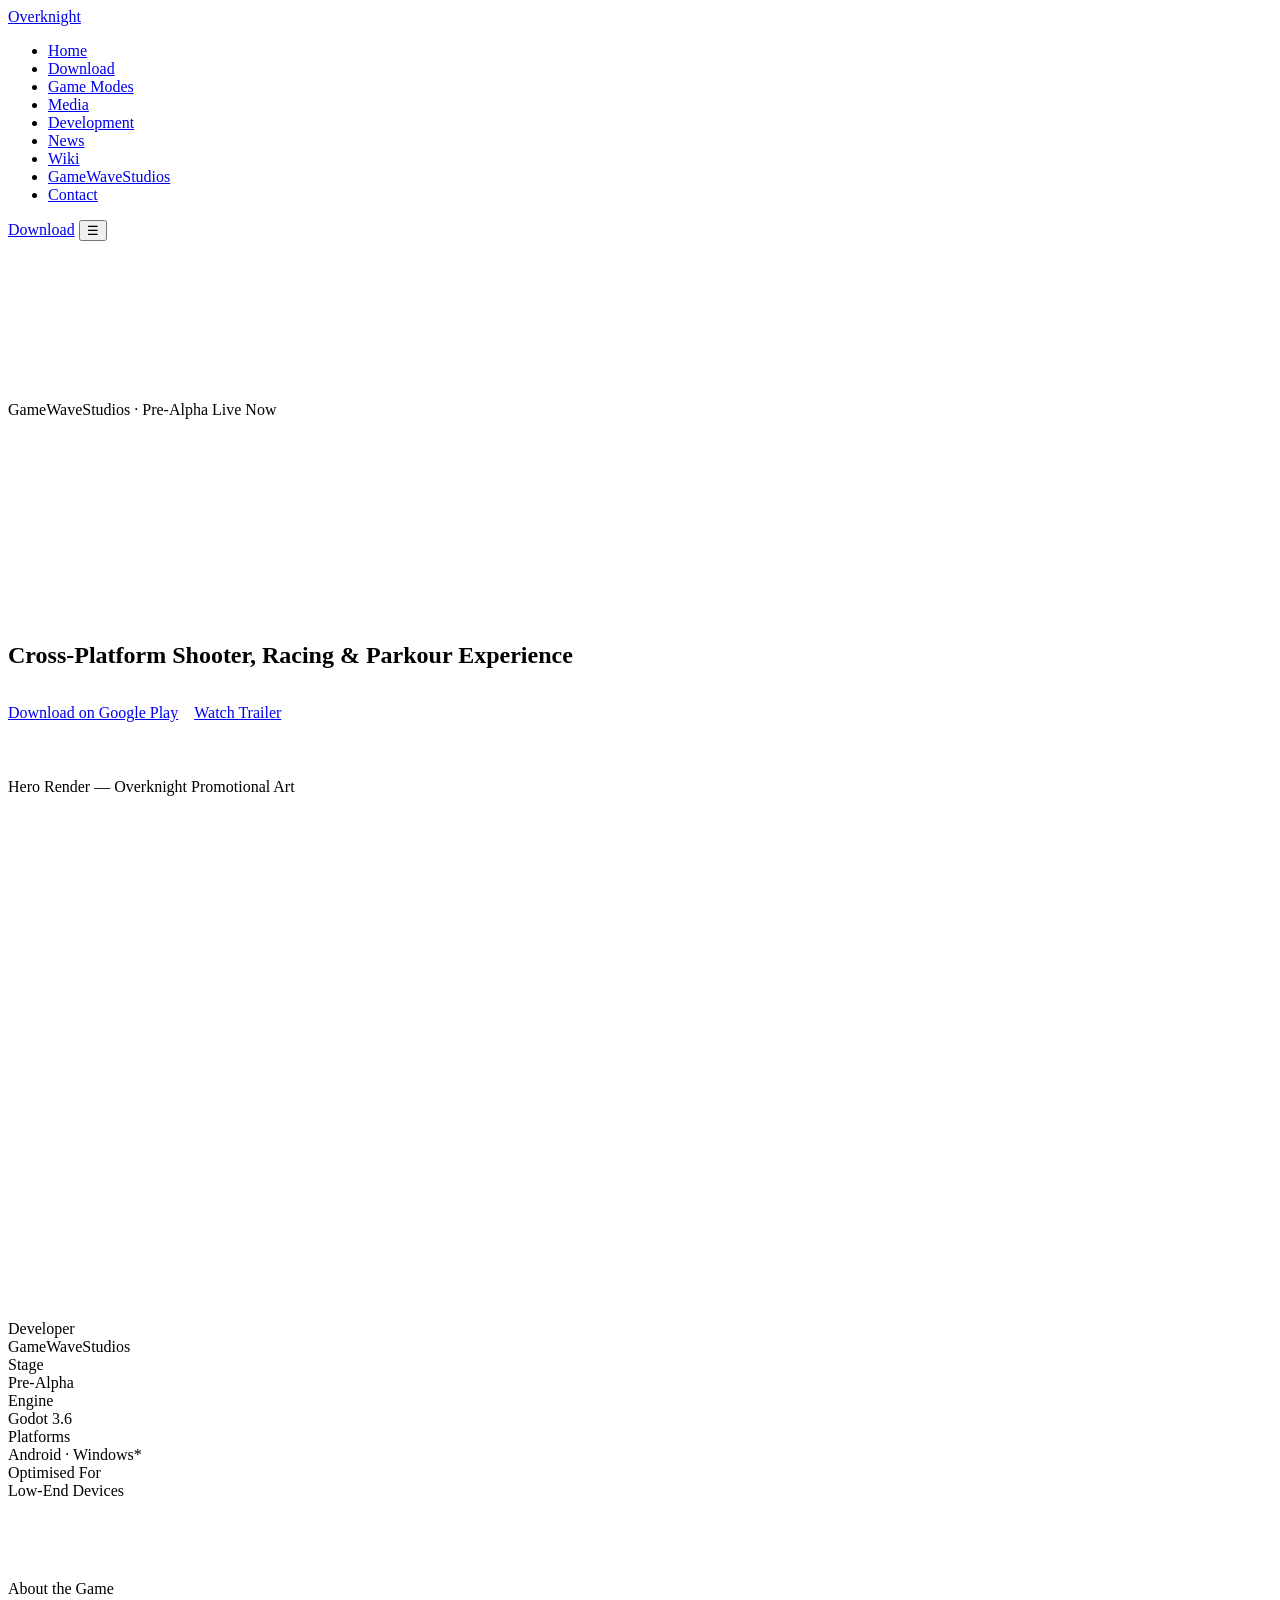
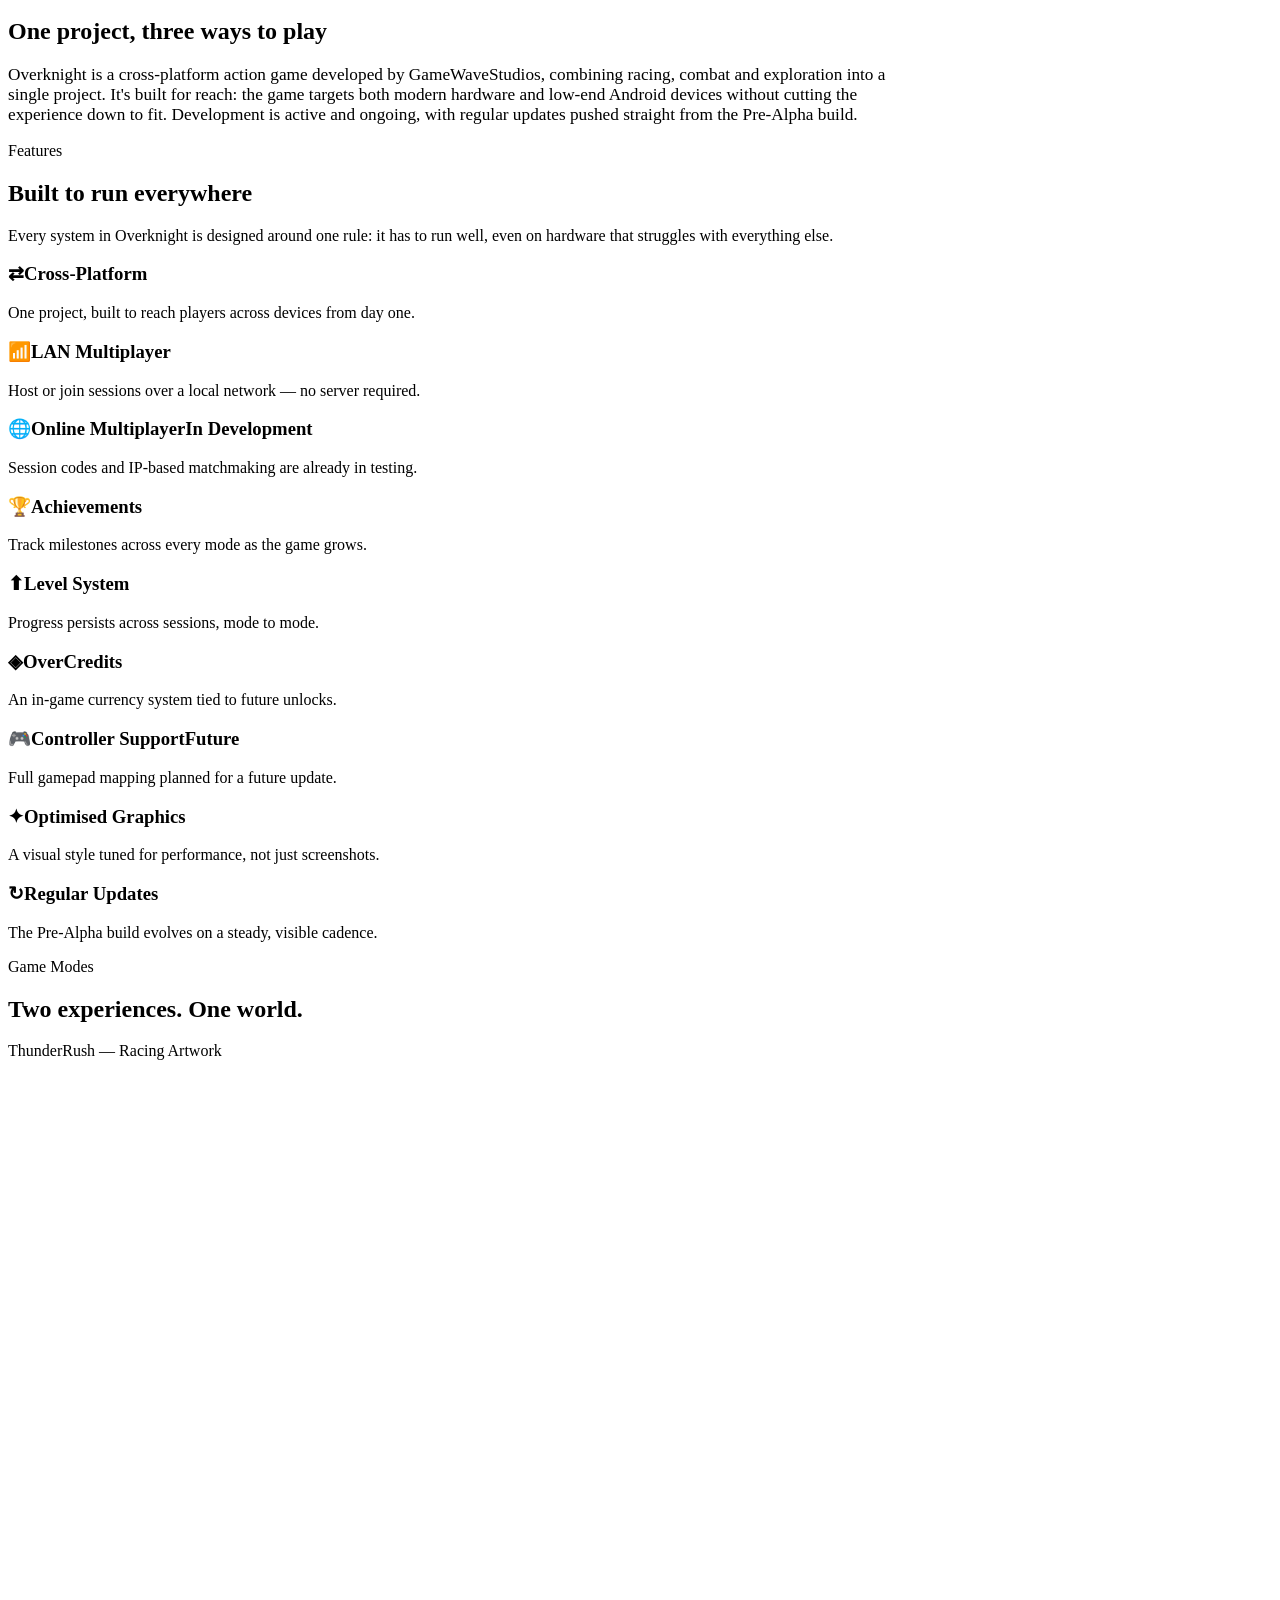
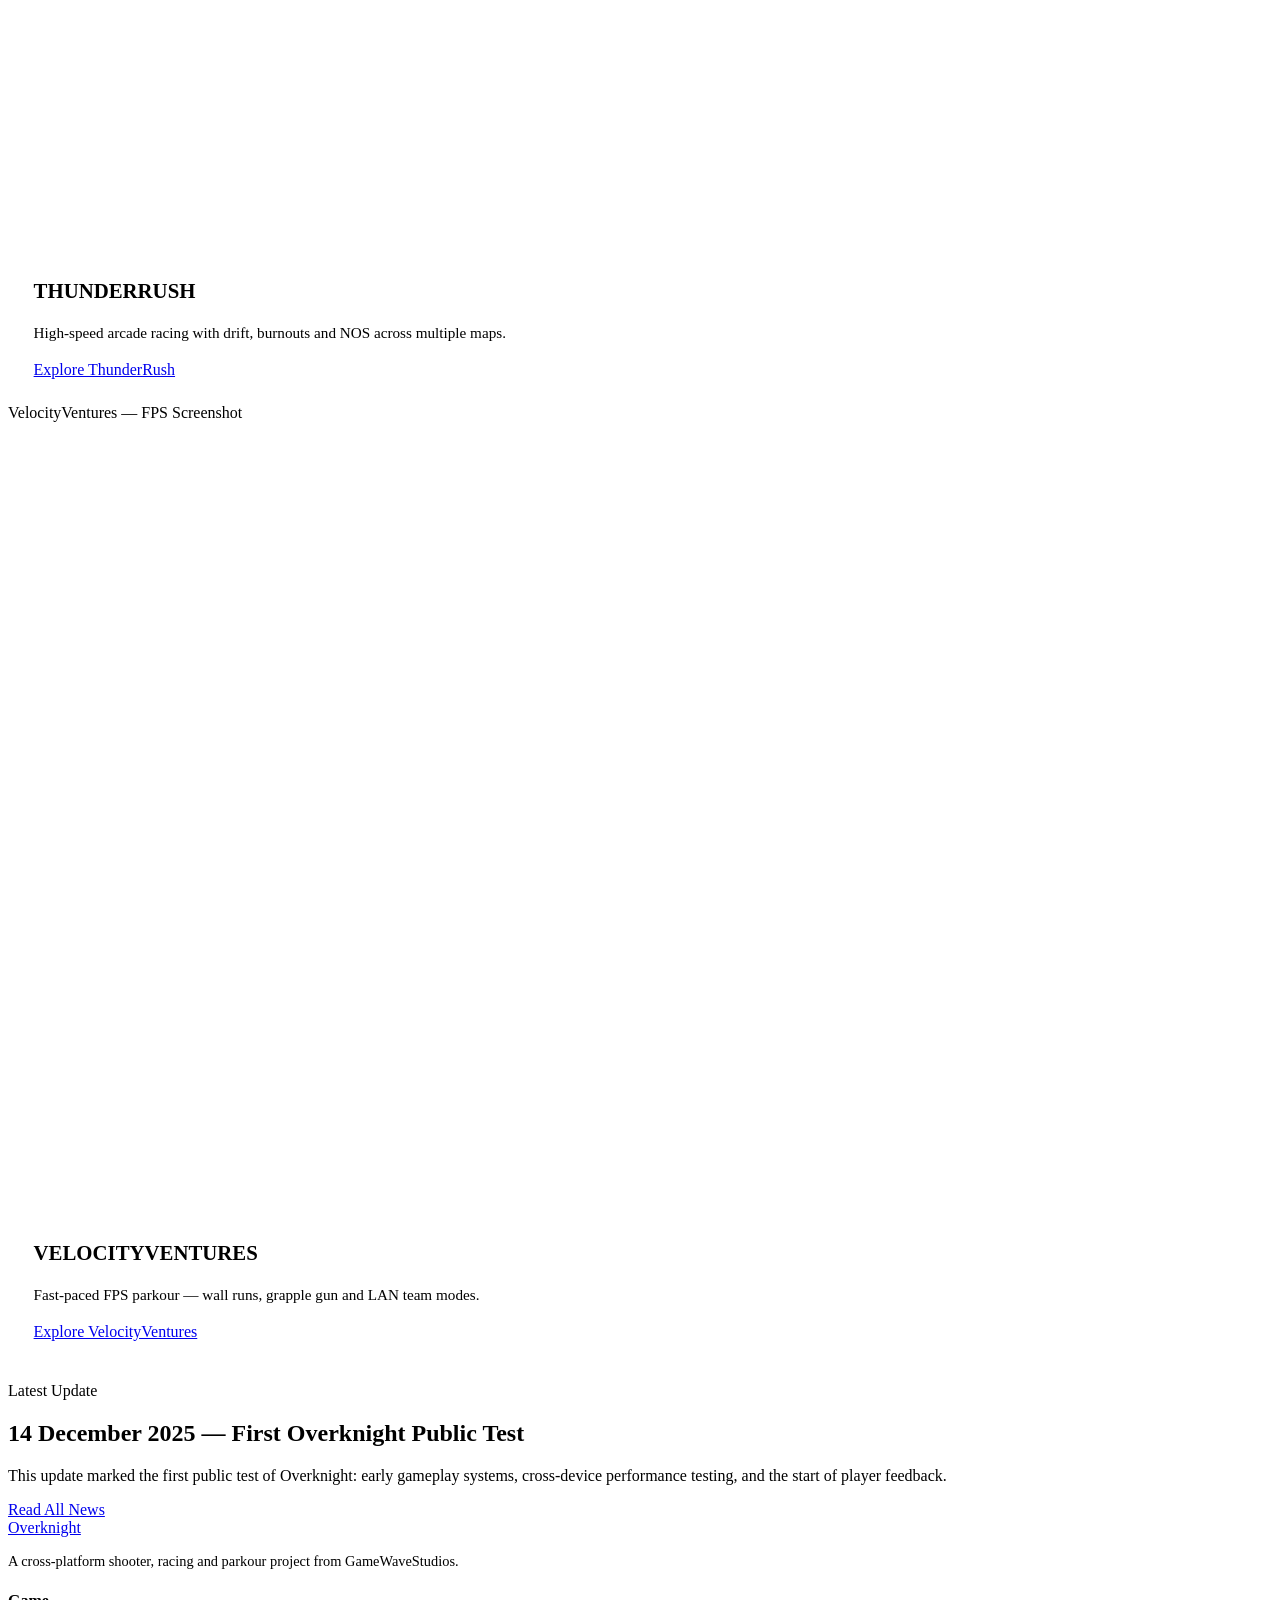
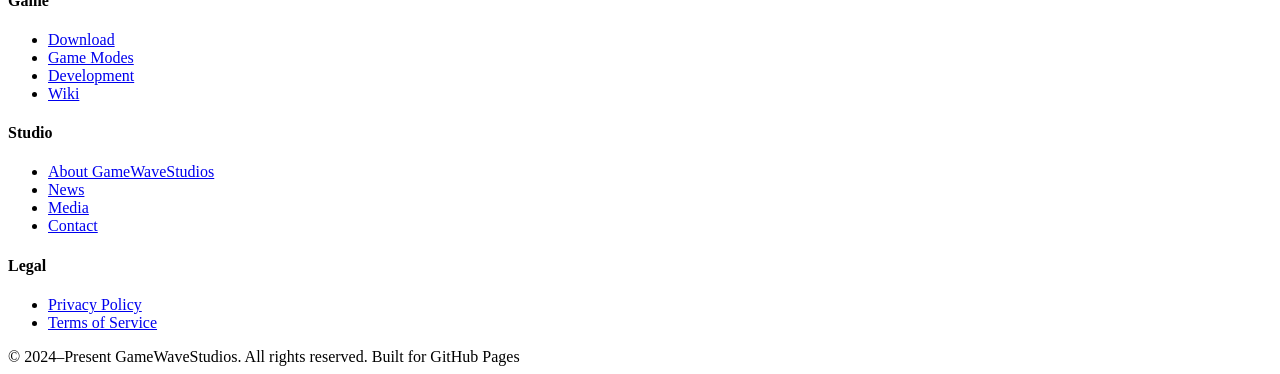
==== index.html @ e7a0d77a "Add files via upload" ====
<!DOCTYPE html>
<html lang="en">
<head>
<meta charset="UTF-8">
<meta name="viewport" content="width=device-width, initial-scale=1.0">
<title>Overknight | Official Website</title>
<meta name="description" content="Overknight is a cross-platform shooter, racing and parkour experience from GameWaveStudios, now in Pre-Alpha on Android.">
<link rel="canonical" href="https://gamewavestudios.github.io/">
<link rel="icon" type="image/png" href="assets/icons/icon.png">
<link rel="stylesheet" href="css/main.css">

<meta property="og:type" content="website">
<meta property="og:title" content="Overknight | Official Website">
<meta property="og:description" content="A cross-platform shooter, racing and parkour experience. Free Pre-Alpha demo on Google Play.">
<meta property="og:image" content="assets/img/og-cover.jpg">
<meta property="og:url" content="https://gamewavestudios.github.io/">
<meta name="twitter:card" content="summary_large_image">
<meta name="twitter:title" content="Overknight | Official Website">
<meta name="twitter:description" content="A cross-platform shooter, racing and parkour experience. Free Pre-Alpha demo on Google Play.">

<script type="application/ld+json">
{
  "@context": "https://schema.org",
  "@type": "VideoGame",
  "name": "Overknight",
  "developer": { "@type": "Organization", "name": "GameWaveStudios" },
  "genre": ["Action", "Racing", "Shooter", "Parkour"],
  "gamePlatform": ["Android", "Windows (Planned)"],
  "applicationCategory": "Game",
  "operatingSystem": "Android",
  "url": "https://gamewavestudios.github.io/",
  "image": "assets/img/og-cover.jpg",
  "releaseNotes": "Pre-Alpha stage — first public test released December 2025."
}
</script>
</head>
<body>

<header class="site-header">
  <nav class="nav">
    <a href="index.html" class="brand"><span class="brand-mark"></span>Overknight</a>
    <ul class="nav-links">
      <li><a href="index.html">Home</a></li>
      <li><a href="download.html">Download</a></li>
      <li><a href="game-modes.html">Game Modes</a></li>
      <li><a href="media.html">Media</a></li>
      <li><a href="development.html">Development</a></li>
      <li><a href="news.html">News</a></li>
      <li><a href="wiki.html">Wiki</a></li>
      <li><a href="studio.html">GameWaveStudios</a></li>
      <li><a href="contact.html">Contact</a></li>
    </ul>
    <div class="nav-cta">
      <a href="download.html" class="btn btn-primary">Download</a>
      <button class="nav-toggle" aria-label="Toggle menu" aria-expanded="false">☰</button>
    </div>
  </nav>
</header>

<main>

  <!-- HERO -->
  <section style="padding-top:9rem; padding-bottom:4rem;">
    <div class="wrap">
      <p class="eyebrow reveal">GameWaveStudios &middot; Pre-Alpha Live Now</p>
      <h1 class="reveal" style="font-family:var(--f-display); font-size:clamp(2.6rem,7vw,5.2rem); font-weight:900; text-transform:uppercase; letter-spacing:0.02em; background:linear-gradient(120deg,#fff 30%,var(--cyan) 75%); -webkit-background-clip:text; background-clip:text; color:transparent; line-height:1.02;">
        Overknight
      </h1>
      <p class="reveal" style="font-family:var(--f-heading); font-size:clamp(1.1rem,2vw,1.5rem); color:var(--text-hi); font-weight:600; margin-top:1rem; max-width:640px;">
        Cross-Platform Shooter, Racing &amp; Parkour Experience
      </p>
      <div class="reveal" style="display:flex; gap:1rem; flex-wrap:wrap; margin-top:2.2rem;">
        <a href="https://play.google.com/store/apps/details?id=com.gamewavestudios.overknight" target="_blank" rel="noopener" class="btn btn-primary">Download on Google Play</a>
        <a href="media.html" class="btn btn-ghost">Watch Trailer</a>
      </div>

      <div class="reveal art-block mt-lg" style="aspect-ratio:21/9; margin-top:3.5rem;">
        Hero Render — Overknight Promotional Art
      </div>

      <div class="stat-row reveal">
        <div class="stat-cell"><div class="k">Developer</div><div class="v">GameWaveStudios</div></div>
        <div class="stat-cell"><div class="k">Stage</div><div class="v">Pre-Alpha</div></div>
        <div class="stat-cell"><div class="k">Engine</div><div class="v">Godot 3.6</div></div>
        <div class="stat-cell"><div class="k">Platforms</div><div class="v">Android &middot; Windows*</div></div>
        <div class="stat-cell"><div class="k">Optimised For</div><div class="v">Low-End Devices</div></div>
      </div>
    </div>
  </section>

  <!-- ABOUT -->
  <section>
    <div class="wrap" style="max-width:900px;">
      <div class="section-head reveal">
        <p class="eyebrow">About the Game</p>
        <h2>One project, three ways to play</h2>
      </div>
      <p class="reveal" style="font-size:1.08rem; color:var(--text-mid);">
        Overknight is a cross-platform action game developed by GameWaveStudios, combining racing, combat and exploration into a single project. It's built for reach: the game targets both modern hardware and low-end Android devices without cutting the experience down to fit. Development is active and ongoing, with regular updates pushed straight from the Pre-Alpha build.
      </p>
    </div>
  </section>

  <!-- FEATURES -->
  <section>
    <div class="wrap">
      <div class="section-head reveal">
        <p class="eyebrow">Features</p>
        <h2>Built to run everywhere</h2>
        <p>Every system in Overknight is designed around one rule: it has to run well, even on hardware that struggles with everything else.</p>
      </div>
      <div class="grid-3">
        <div class="panel feature-card reveal"><h3><span class="ic">⇄</span>Cross-Platform</h3><p>One project, built to reach players across devices from day one.</p></div>
        <div class="panel feature-card reveal"><h3><span class="ic">📶</span>LAN Multiplayer</h3><p>Host or join sessions over a local network — no server required.</p></div>
        <div class="panel feature-card reveal"><h3><span class="ic">🌐</span>Online Multiplayer<span class="tag soon">In Development</span></h3><p>Session codes and IP-based matchmaking are already in testing.</p></div>
        <div class="panel feature-card reveal"><h3><span class="ic">🏆</span>Achievements</h3><p>Track milestones across every mode as the game grows.</p></div>
        <div class="panel feature-card reveal"><h3><span class="ic">⬆</span>Level System</h3><p>Progress persists across sessions, mode to mode.</p></div>
        <div class="panel feature-card reveal"><h3><span class="ic">◈</span>OverCredits</h3><p>An in-game currency system tied to future unlocks.</p></div>
        <div class="panel feature-card reveal"><h3><span class="ic">🎮</span>Controller Support<span class="tag soon">Future</span></h3><p>Full gamepad mapping planned for a future update.</p></div>
        <div class="panel feature-card reveal"><h3><span class="ic">✦</span>Optimised Graphics</h3><p>A visual style tuned for performance, not just screenshots.</p></div>
        <div class="panel feature-card reveal"><h3><span class="ic">↻</span>Regular Updates</h3><p>The Pre-Alpha build evolves on a steady, visible cadence.</p></div>
      </div>
    </div>
  </section>

  <!-- GAME MODES TEASER -->
  <section>
    <div class="wrap">
      <div class="section-head reveal">
        <p class="eyebrow">Game Modes</p>
        <h2>Two experiences. One world.</h2>
      </div>
      <div class="grid-2">
        <div class="panel reveal" style="padding:0; overflow:hidden;">
          <div class="art-block" style="aspect-ratio:16/10; border:none;">ThunderRush — Racing Artwork</div>
          <div style="padding:1.6rem;">
            <h3 style="font-family:var(--f-display); text-transform:uppercase; font-size:1.3rem; color:var(--cyan);">ThunderRush</h3>
            <p style="margin:0.6rem 0 1.2rem; font-size:0.95rem;">High-speed arcade racing with drift, burnouts and NOS across multiple maps.</p>
            <a href="game-modes.html#thunderrush" class="btn btn-ghost">Explore ThunderRush</a>
          </div>
        </div>
        <div class="panel reveal" style="padding:0; overflow:hidden;">
          <div class="art-block" style="aspect-ratio:16/10; border:none;">VelocityVentures — FPS Screenshot</div>
          <div style="padding:1.6rem;">
            <h3 style="font-family:var(--f-display); text-transform:uppercase; font-size:1.3rem; color:var(--cyan);">VelocityVentures</h3>
            <p style="margin:0.6rem 0 1.2rem; font-size:0.95rem;">Fast-paced FPS parkour — wall runs, grapple gun and LAN team modes.</p>
            <a href="game-modes.html#velocityventures" class="btn btn-ghost">Explore VelocityVentures</a>
          </div>
        </div>
      </div>
    </div>
  </section>

  <!-- LATEST NEWS TEASER -->
  <section>
    <div class="wrap">
      <div class="section-head reveal">
        <p class="eyebrow">Latest Update</p>
        <h2>14 December 2025 — First Overknight Public Test</h2>
        <p>This update marked the first public test of Overknight: early gameplay systems, cross-device performance testing, and the start of player feedback.</p>
      </div>
      <a href="news.html" class="btn btn-ghost reveal">Read All News</a>
    </div>
  </section>

</main>

<footer class="site-footer">
  <div class="wrap">
    <div class="footer-grid">
      <div>
        <a href="index.html" class="brand" style="margin-bottom:1rem; display:flex;"><span class="brand-mark"></span>Overknight</a>
        <p style="font-size:0.9rem;">A cross-platform shooter, racing and parkour project from GameWaveStudios.</p>
      </div>
      <div>
        <h4>Game</h4>
        <ul>
          <li><a href="download.html">Download</a></li>
          <li><a href="game-modes.html">Game Modes</a></li>
          <li><a href="development.html">Development</a></li>
          <li><a href="wiki.html">Wiki</a></li>
        </ul>
      </div>
      <div>
        <h4>Studio</h4>
        <ul>
          <li><a href="studio.html">About GameWaveStudios</a></li>
          <li><a href="news.html">News</a></li>
          <li><a href="media.html">Media</a></li>
          <li><a href="contact.html">Contact</a></li>
        </ul>
      </div>
      <div>
        <h4>Legal</h4>
        <ul>
          <li><a href="privacy.html">Privacy Policy</a></li>
          <li><a href="terms.html">Terms of Service</a></li>
        </ul>
      </div>
    </div>
    <div class="footer-bottom">
      <span>&copy; 2024&ndash;Present GameWaveStudios. All rights reserved.</span>
      <span>Built for GitHub Pages</span>
    </div>
  </div>
</footer>

<script src="js/main.js"></script>
</body>
</html>
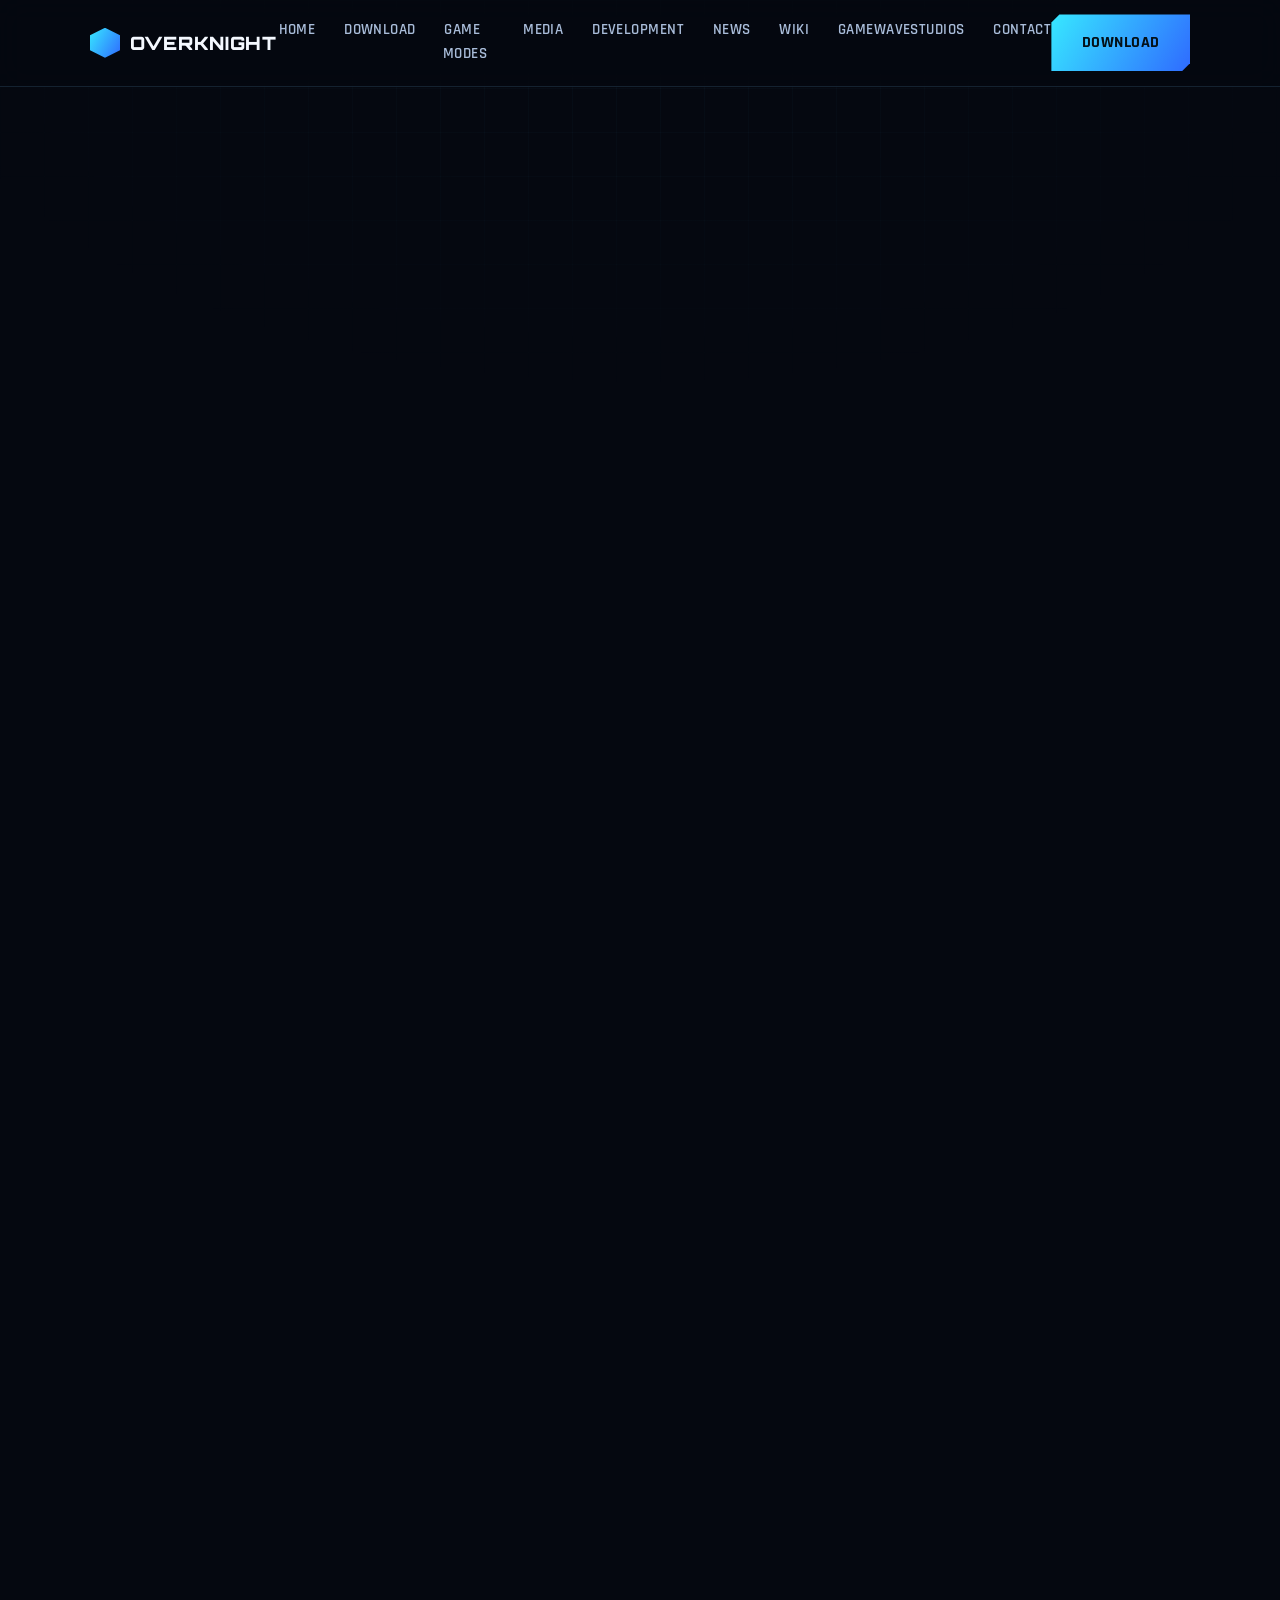
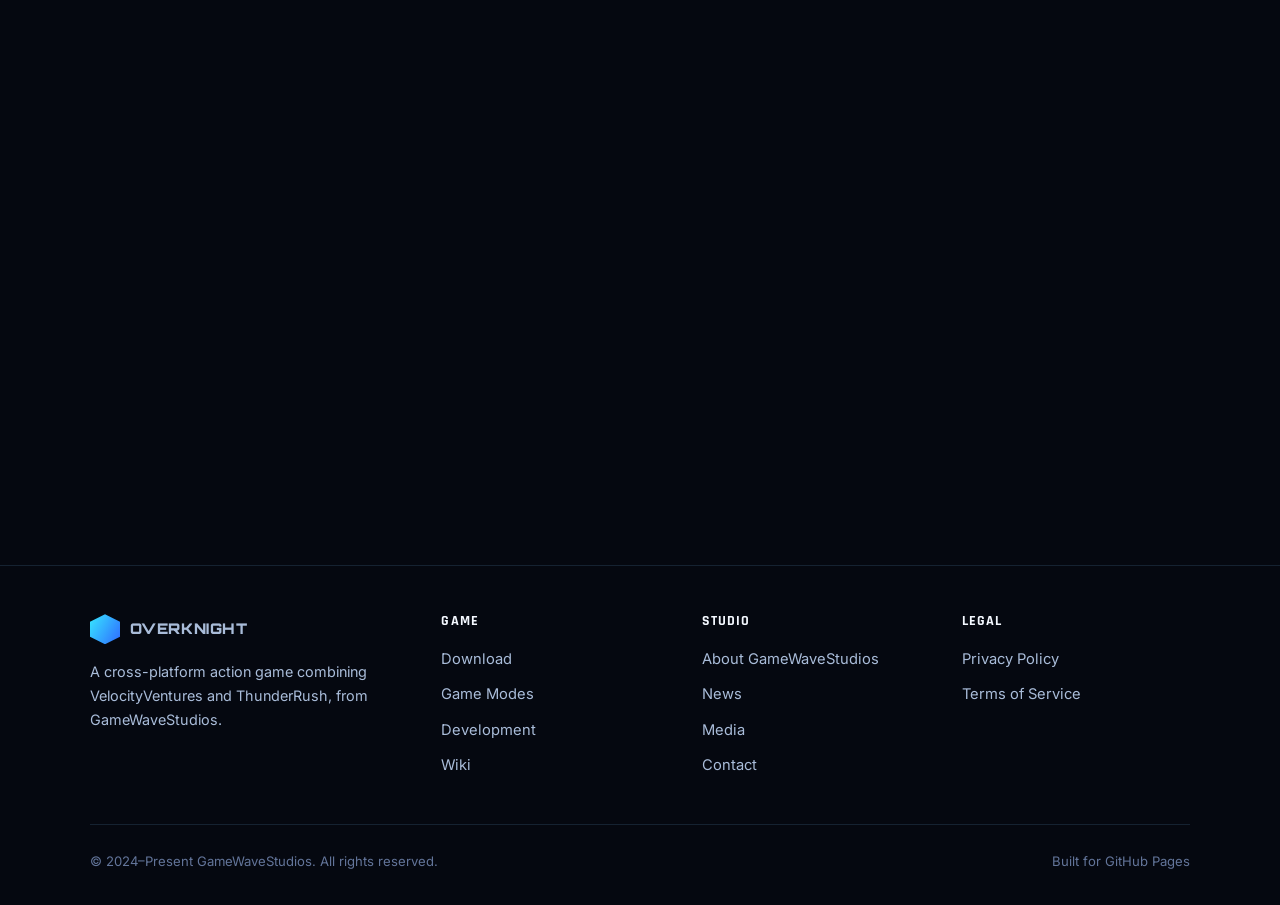
==== commit 0b1ce77c: "Add files via upload" ====
--- a/index.html
+++ b/index.html
@@ -4,20 +4,15 @@
 <meta charset="UTF-8">
 <meta name="viewport" content="width=device-width, initial-scale=1.0">
 <title>Overknight | Official Website</title>
-<meta name="description" content="Overknight is a cross-platform shooter, racing and parkour experience from GameWaveStudios, now in Pre-Alpha on Android.">
-<link rel="canonical" href="https://gamewavestudios.github.io/">
+<meta name="description" content="Overknight is a cross-platform multiplayer action game from GameWaveStudios, combining the VelocityVentures FPS mode and ThunderRush racing mode.">
+<link rel="canonical" href="https://gamewavestudios.github.io/index.html">
 <link rel="icon" type="image/png" href="assets/icons/icon.png">
 <link rel="stylesheet" href="css/main.css">
-
 <meta property="og:type" content="website">
 <meta property="og:title" content="Overknight | Official Website">
-<meta property="og:description" content="A cross-platform shooter, racing and parkour experience. Free Pre-Alpha demo on Google Play.">
-<meta property="og:image" content="assets/img/og-cover.jpg">
-<meta property="og:url" content="https://gamewavestudios.github.io/">
+<meta property="og:description" content="Overknight is a cross-platform multiplayer action game from GameWaveStudios, combining the VelocityVentures FPS mode and ThunderRush racing mode.">
+<meta property="og:image" content="assets/img/overknight-splash.jpg">
 <meta name="twitter:card" content="summary_large_image">
-<meta name="twitter:title" content="Overknight | Official Website">
-<meta name="twitter:description" content="A cross-platform shooter, racing and parkour experience. Free Pre-Alpha demo on Google Play.">
-
 <script type="application/ld+json">
 {
   "@context": "https://schema.org",
@@ -25,12 +20,12 @@
   "name": "Overknight",
   "developer": { "@type": "Organization", "name": "GameWaveStudios" },
   "genre": ["Action", "Racing", "Shooter", "Parkour"],
-  "gamePlatform": ["Android", "Windows (Planned)"],
+  "gamePlatform": ["Android", "Windows"],
   "applicationCategory": "Game",
-  "operatingSystem": "Android",
+  "operatingSystem": "Android, Windows",
   "url": "https://gamewavestudios.github.io/",
-  "image": "assets/img/og-cover.jpg",
-  "releaseNotes": "Pre-Alpha stage — first public test released December 2025."
+  "image": "assets/img/overknight-splash.jpg",
+  "releaseNotes": "Publisher Preview build — both VelocityVentures and ThunderRush are playable today."
 }
 </script>
 </head>
@@ -59,71 +54,46 @@
 
 <main>
 
-  <!-- HERO -->
-  <section style="padding-top:9rem; padding-bottom:4rem;">
+  <section style="padding-top:9rem; padding-bottom:3rem;">
     <div class="wrap">
-      <p class="eyebrow reveal">GameWaveStudios &middot; Pre-Alpha Live Now</p>
-      <h1 class="reveal" style="font-family:var(--f-display); font-size:clamp(2.6rem,7vw,5.2rem); font-weight:900; text-transform:uppercase; letter-spacing:0.02em; background:linear-gradient(120deg,#fff 30%,var(--cyan) 75%); -webkit-background-clip:text; background-clip:text; color:transparent; line-height:1.02;">
+      <p class="eyebrow reveal">GameWaveStudios &middot; Publisher Preview Build</p>
+      <h1 class="reveal" style="font-size:clamp(2.4rem,7vw,4.6rem); font-weight:900; letter-spacing:-0.02em; background:linear-gradient(120deg,#fff 25%,var(--blue-hi) 80%); -webkit-background-clip:text; background-clip:text; color:transparent; line-height:1.05;">
         Overknight
       </h1>
-      <p class="reveal" style="font-family:var(--f-heading); font-size:clamp(1.1rem,2vw,1.5rem); color:var(--text-hi); font-weight:600; margin-top:1rem; max-width:640px;">
-        Cross-Platform Shooter, Racing &amp; Parkour Experience
+      <p class="reveal" style="font-size:clamp(1.05rem,2vw,1.35rem); color:var(--text-hi); font-weight:500; margin-top:0.9rem; max-width:640px;">
+        A cross-platform multiplayer action game combining first-person combat and high-speed racing.
       </p>
-      <div class="reveal" style="display:flex; gap:1rem; flex-wrap:wrap; margin-top:2.2rem;">
+      <div class="reveal" style="display:flex; gap:0.9rem; flex-wrap:wrap; margin-top:2rem;">
         <a href="https://play.google.com/store/apps/details?id=com.gamewavestudios.overknight" target="_blank" rel="noopener" class="btn btn-primary">Download on Google Play</a>
         <a href="media.html" class="btn btn-ghost">Watch Trailer</a>
       </div>
 
-      <div class="reveal art-block mt-lg" style="aspect-ratio:21/9; margin-top:3.5rem;">
-        Hero Render — Overknight Promotional Art
+      <div class="reveal shot mt-lg" style="aspect-ratio:2340/1080;">
+        <img src="assets/img/car-render-black-blue.jpg" alt="Overknight ThunderRush car render" loading="lazy">
       </div>
 
       <div class="stat-row reveal">
         <div class="stat-cell"><div class="k">Developer</div><div class="v">GameWaveStudios</div></div>
-        <div class="stat-cell"><div class="k">Stage</div><div class="v">Pre-Alpha</div></div>
+        <div class="stat-cell"><div class="k">Stage</div><div class="v">Publisher Preview</div></div>
         <div class="stat-cell"><div class="k">Engine</div><div class="v">Godot 3.6</div></div>
-        <div class="stat-cell"><div class="k">Platforms</div><div class="v">Android &middot; Windows*</div></div>
-        <div class="stat-cell"><div class="k">Optimised For</div><div class="v">Low-End Devices</div></div>
+        <div class="stat-cell"><div class="k">Platforms</div><div class="v">Android &middot; Windows</div></div>
+        <div class="stat-cell"><div class="k">Modes</div><div class="v">VelocityVentures &middot; ThunderRush</div></div>
       </div>
     </div>
   </section>
 
-  <!-- ABOUT -->
   <section>
     <div class="wrap" style="max-width:900px;">
       <div class="section-head reveal">
         <p class="eyebrow">About the Game</p>
-        <h2>One project, three ways to play</h2>
+        <h2>Two modes, one cross-platform build</h2>
       </div>
-      <p class="reveal" style="font-size:1.08rem; color:var(--text-mid);">
-        Overknight is a cross-platform action game developed by GameWaveStudios, combining racing, combat and exploration into a single project. It's built for reach: the game targets both modern hardware and low-end Android devices without cutting the experience down to fit. Development is active and ongoing, with regular updates pushed straight from the Pre-Alpha build.
+      <p class="reveal" style="font-size:1.06rem; color:var(--text-mid);">
+        Overknight combines a fast-paced FPS mode with a high-speed racing mode in a single cross-platform project. VelocityVentures brings wall running, sliding and a full weapon roster to competitive multiplayer, while ThunderRush is built around momentum-driven arcade racing with a standout rewind mechanic that lets you undo a crash mid-race. Built in Godot, the project is designed to scale from Android devices up to Windows PC on the same codebase.
       </p>
     </div>
   </section>
 
-  <!-- FEATURES -->
-  <section>
-    <div class="wrap">
-      <div class="section-head reveal">
-        <p class="eyebrow">Features</p>
-        <h2>Built to run everywhere</h2>
-        <p>Every system in Overknight is designed around one rule: it has to run well, even on hardware that struggles with everything else.</p>
-      </div>
-      <div class="grid-3">
-        <div class="panel feature-card reveal"><h3><span class="ic">⇄</span>Cross-Platform</h3><p>One project, built to reach players across devices from day one.</p></div>
-        <div class="panel feature-card reveal"><h3><span class="ic">📶</span>LAN Multiplayer</h3><p>Host or join sessions over a local network — no server required.</p></div>
-        <div class="panel feature-card reveal"><h3><span class="ic">🌐</span>Online Multiplayer<span class="tag soon">In Development</span></h3><p>Session codes and IP-based matchmaking are already in testing.</p></div>
-        <div class="panel feature-card reveal"><h3><span class="ic">🏆</span>Achievements</h3><p>Track milestones across every mode as the game grows.</p></div>
-        <div class="panel feature-card reveal"><h3><span class="ic">⬆</span>Level System</h3><p>Progress persists across sessions, mode to mode.</p></div>
-        <div class="panel feature-card reveal"><h3><span class="ic">◈</span>OverCredits</h3><p>An in-game currency system tied to future unlocks.</p></div>
-        <div class="panel feature-card reveal"><h3><span class="ic">🎮</span>Controller Support<span class="tag soon">Future</span></h3><p>Full gamepad mapping planned for a future update.</p></div>
-        <div class="panel feature-card reveal"><h3><span class="ic">✦</span>Optimised Graphics</h3><p>A visual style tuned for performance, not just screenshots.</p></div>
-        <div class="panel feature-card reveal"><h3><span class="ic">↻</span>Regular Updates</h3><p>The Pre-Alpha build evolves on a steady, visible cadence.</p></div>
-      </div>
-    </div>
-  </section>
-
-  <!-- GAME MODES TEASER -->
   <section>
     <div class="wrap">
       <div class="section-head reveal">
@@ -132,18 +102,22 @@
       </div>
       <div class="grid-2">
         <div class="panel reveal" style="padding:0; overflow:hidden;">
-          <div class="art-block" style="aspect-ratio:16/10; border:none;">ThunderRush — Racing Artwork</div>
+          <div class="shot" style="border-radius:var(--r-xl) var(--r-xl) 0 0; border:none; aspect-ratio:16/10;">
+            <img src="assets/img/thunderrush-timeattack.jpg" alt="ThunderRush Time Attack gameplay" loading="lazy">
+          </div>
           <div style="padding:1.6rem;">
-            <h3 style="font-family:var(--f-display); text-transform:uppercase; font-size:1.3rem; color:var(--cyan);">ThunderRush</h3>
-            <p style="margin:0.6rem 0 1.2rem; font-size:0.95rem;">High-speed arcade racing with drift, burnouts and NOS across multiple maps.</p>
+            <h3 style="font-size:1.3rem; color:var(--text-hi);">ThunderRush</h3>
+            <p style="margin:0.6rem 0 1.2rem; font-size:0.95rem;">High-speed arcade racing with a rewind system that lets you undo a crash mid-race.</p>
             <a href="game-modes.html#thunderrush" class="btn btn-ghost">Explore ThunderRush</a>
           </div>
         </div>
         <div class="panel reveal" style="padding:0; overflow:hidden;">
-          <div class="art-block" style="aspect-ratio:16/10; border:none;">VelocityVentures — FPS Screenshot</div>
+          <div class="shot" style="border-radius:var(--r-xl) var(--r-xl) 0 0; border:none; aspect-ratio:16/10;">
+            <img src="assets/img/velocityventures-tdm.jpg" alt="VelocityVentures Team Deathmatch gameplay" loading="lazy">
+          </div>
           <div style="padding:1.6rem;">
-            <h3 style="font-family:var(--f-display); text-transform:uppercase; font-size:1.3rem; color:var(--cyan);">VelocityVentures</h3>
-            <p style="margin:0.6rem 0 1.2rem; font-size:0.95rem;">Fast-paced FPS parkour — wall runs, grapple gun and LAN team modes.</p>
+            <h3 style="font-size:1.3rem; color:var(--text-hi);">VelocityVentures</h3>
+            <p style="margin:0.6rem 0 1.2rem; font-size:0.95rem;">Fast-paced FPS combat with wall running, sliding, and 20 weapons across 12 maps.</p>
             <a href="game-modes.html#velocityventures" class="btn btn-ghost">Explore VelocityVentures</a>
           </div>
         </div>
@@ -151,15 +125,29 @@
     </div>
   </section>
 
-  <!-- LATEST NEWS TEASER -->
+  <section>
+    <div class="wrap">
+      <div class="section-head reveal">
+        <p class="eyebrow">Built for Accessibility</p>
+        <h2>Same engine, same codebase, every platform</h2>
+        <p>Designed to scale from Android devices to Windows PC with full controller support built into gameplay.</p>
+      </div>
+      <div class="grid-3">
+        <div class="panel feature-card reveal"><h3><span class="ic">&#9889;</span>Low-End Device Support</h3><p>Runs on modest Android hardware without cutting the experience down.</p></div>
+        <div class="panel feature-card reveal"><h3><span class="ic">&#127918;</span>Controller Support</h3><p>Full controller mapping built into gameplay on every platform.</p></div>
+        <div class="panel feature-card reveal"><h3><span class="ic">&#8644;</span>Cross-Platform</h3><p>The same build targets Android and Windows PC today.</p></div>
+      </div>
+    </div>
+  </section>
+
   <section>
     <div class="wrap">
       <div class="section-head reveal">
         <p class="eyebrow">Latest Update</p>
-        <h2>14 December 2025 — First Overknight Public Test</h2>
-        <p>This update marked the first public test of Overknight: early gameplay systems, cross-device performance testing, and the start of player feedback.</p>
+        <h2>July 4, 2026 &mdash; Publisher Preview Patch</h2>
+        <p>A major pass across both modes: new UI systems, a GLES3 graphics upgrade, reworked VelocityVentures spawning and combat feel, and a full ThunderRush progression overhaul.</p>
       </div>
-      <a href="news.html" class="btn btn-ghost reveal">Read All News</a>
+      <a href="news.html" class="btn btn-ghost reveal">Read Full Patch Notes</a>
     </div>
   </section>
 
@@ -170,7 +158,7 @@
     <div class="footer-grid">
       <div>
         <a href="index.html" class="brand" style="margin-bottom:1rem; display:flex;"><span class="brand-mark"></span>Overknight</a>
-        <p style="font-size:0.9rem;">A cross-platform shooter, racing and parkour project from GameWaveStudios.</p>
+        <p style="font-size:0.9rem;">A cross-platform action game combining VelocityVentures and ThunderRush, from GameWaveStudios.</p>
       </div>
       <div>
         <h4>Game</h4>
--- a/css/main.css
+++ b/css/main.css
@@ -0,0 +1,412 @@
+/* ============================================================
+   OVERKNIGHT / GameWaveStudios — Core Design System
+   ============================================================ */
+
+@import url('https://fonts.googleapis.com/css2?family=Orbitron:wght@600;700;800;900&family=Rajdhani:wght@500;600;700&family=Inter:wght@400;500;600;700&family=JetBrains+Mono:wght@400;500;600&display=swap');
+
+:root {
+  /* Color tokens */
+  --bg-void:        #050810;
+  --bg-panel:       #0b1220;
+  --bg-panel-raised:#0f1a2e;
+  --line-dim:       rgba(120, 200, 255, 0.14);
+  --line-bright:    rgba(88, 220, 255, 0.55);
+  --cyan:           #37e8ff;
+  --cyan-soft:      #0affef;
+  --blue:           #2f6bff;
+  --blue-deep:      #1638a8;
+  --grad-accent:    linear-gradient(120deg, var(--cyan) 0%, var(--blue) 100%);
+  --text-hi:        #f4f8ff;
+  --text-mid:       #a9bcd9;
+  --text-dim:       #63759a;
+  --danger:         #ff4d6a;
+  --ok:             #37ffb0;
+
+  /* Type */
+  --f-display: 'Orbitron', 'Rajdhani', sans-serif;
+  --f-heading: 'Rajdhani', sans-serif;
+  --f-body:    'Inter', sans-serif;
+  --f-mono:    'JetBrains Mono', monospace;
+
+  /* Geometry — the clipped-corner HUD panel signature */
+  --clip-lg: polygon(0 14px, 14px 0, 100% 0, 100% calc(100% - 14px), calc(100% - 14px) 100%, 0 100%);
+  --clip-sm: polygon(0 8px, 8px 0, 100% 0, 100% calc(100% - 8px), calc(100% - 8px) 100%, 0 100%);
+
+  --shadow-panel: 0 8px 40px rgba(0,0,0,0.5);
+  --glow-cyan: 0 0 24px rgba(55,232,255,0.35);
+}
+
+* { box-sizing: border-box; margin: 0; padding: 0; }
+
+html { scroll-behavior: smooth; }
+
+body {
+  background: var(--bg-void);
+  color: var(--text-mid);
+  font-family: var(--f-body);
+  line-height: 1.65;
+  overflow-x: hidden;
+}
+
+/* Ambient background: faint grid + vignette, fixed so it reads as atmosphere not decoration */
+body::before {
+  content: '';
+  position: fixed;
+  inset: 0;
+  z-index: 0;
+  pointer-events: none;
+  background-image:
+    linear-gradient(rgba(88,220,255,0.035) 1px, transparent 1px),
+    linear-gradient(90deg, rgba(88,220,255,0.035) 1px, transparent 1px);
+  background-size: 44px 44px;
+  mask-image: radial-gradient(ellipse 80% 60% at 50% 0%, black 0%, transparent 75%);
+}
+
+a { color: var(--cyan); text-decoration: none; }
+a:hover { color: #fff; }
+
+img { max-width: 100%; display: block; }
+
+h1, h2, h3, h4 {
+  font-family: var(--f-heading);
+  color: var(--text-hi);
+  font-weight: 700;
+  letter-spacing: 0.02em;
+  line-height: 1.1;
+}
+
+.eyebrow {
+  display: inline-block;
+  font-family: var(--f-mono);
+  font-size: 0.72rem;
+  letter-spacing: 0.22em;
+  text-transform: uppercase;
+  color: var(--cyan);
+  margin-bottom: 0.9rem;
+}
+
+.section-head {
+  max-width: 640px;
+  margin: 0 0 2.6rem;
+}
+.section-head h2 {
+  font-size: clamp(1.8rem, 3.4vw, 2.6rem);
+  text-transform: uppercase;
+}
+.section-head p {
+  margin-top: 0.9rem;
+  color: var(--text-mid);
+  font-size: 1.02rem;
+}
+
+.wrap {
+  max-width: 1180px;
+  margin: 0 auto;
+  padding: 0 clamp(1.2rem, 4vw, 2.5rem);
+  position: relative;
+  z-index: 1;
+}
+
+section { padding: clamp(3.5rem, 7vw, 6.5rem) 0; position: relative; z-index: 1; }
+
+/* ---------- Buttons ---------- */
+.btn {
+  display: inline-flex;
+  align-items: center;
+  gap: 0.55rem;
+  font-family: var(--f-heading);
+  font-weight: 700;
+  font-size: 1rem;
+  letter-spacing: 0.03em;
+  text-transform: uppercase;
+  padding: 0.95rem 1.9rem;
+  border: none;
+  cursor: pointer;
+  clip-path: var(--clip-sm);
+  transition: transform 0.18s ease, box-shadow 0.18s ease, filter 0.18s ease;
+}
+.btn:hover { transform: translateY(-2px); }
+.btn-primary {
+  background: var(--grad-accent);
+  color: #041018;
+  box-shadow: 0 0 0 rgba(55,232,255,0);
+}
+.btn-primary:hover { box-shadow: var(--glow-cyan); filter: brightness(1.08); }
+.btn-ghost {
+  background: rgba(15,26,46,0.7);
+  color: var(--text-hi);
+  border: 1px solid var(--line-bright);
+}
+.btn-ghost:hover { background: rgba(55,232,255,0.08); border-color: var(--cyan); }
+.btn-block { width: 100%; justify-content: center; }
+.btn[disabled], .btn.is-disabled {
+  opacity: 0.45;
+  cursor: not-allowed;
+  pointer-events: none;
+}
+
+/* ---------- HUD Panel — signature component ---------- */
+.panel {
+  background: linear-gradient(180deg, var(--bg-panel-raised), var(--bg-panel));
+  border: 1px solid var(--line-dim);
+  clip-path: var(--clip-lg);
+  position: relative;
+  padding: 1.8rem;
+}
+.panel::before {
+  /* corner bracket accents */
+  content: '';
+  position: absolute;
+  inset: 0;
+  clip-path: var(--clip-lg);
+  padding: 1px;
+  background: linear-gradient(135deg, rgba(55,232,255,0.5), transparent 30%, transparent 70%, rgba(47,107,255,0.4));
+  -webkit-mask: linear-gradient(#000 0 0) content-box, linear-gradient(#000 0 0);
+  -webkit-mask-composite: xor;
+  mask-composite: exclude;
+  pointer-events: none;
+}
+.panel:hover { border-color: var(--line-bright); }
+
+/* ---------- Top Navigation ---------- */
+.site-header {
+  position: fixed;
+  top: 0; left: 0; right: 0;
+  z-index: 100;
+  background: rgba(5,8,16,0.78);
+  backdrop-filter: blur(14px);
+  border-bottom: 1px solid var(--line-dim);
+}
+.nav {
+  display: flex;
+  align-items: center;
+  justify-content: space-between;
+  padding: 0.9rem clamp(1.2rem, 4vw, 2.5rem);
+  max-width: 1180px;
+  margin: 0 auto;
+}
+.brand {
+  display: flex;
+  align-items: center;
+  gap: 0.6rem;
+  font-family: var(--f-display);
+  font-weight: 900;
+  font-size: 1.15rem;
+  color: var(--text-hi);
+  letter-spacing: 0.04em;
+  text-transform: uppercase;
+}
+.brand-mark {
+  width: 30px; height: 30px;
+  background: var(--grad-accent);
+  clip-path: polygon(50% 0, 100% 25%, 100% 75%, 50% 100%, 0 75%, 0 25%);
+}
+.nav-links {
+  display: flex;
+  gap: 1.7rem;
+  list-style: none;
+  font-family: var(--f-heading);
+  font-weight: 600;
+  font-size: 0.92rem;
+  letter-spacing: 0.03em;
+  text-transform: uppercase;
+}
+.nav-links a {
+  color: var(--text-mid);
+  padding: 0.4rem 0.1rem;
+  position: relative;
+}
+.nav-links a::after {
+  content: '';
+  position: absolute;
+  left: 0; right: 100%;
+  bottom: -4px;
+  height: 2px;
+  background: var(--grad-accent);
+  transition: right 0.22s ease;
+}
+.nav-links a:hover { color: var(--text-hi); }
+.nav-links a:hover::after,
+.nav-links a.active::after { right: 0; }
+.nav-links a.active { color: var(--cyan); }
+.nav-cta { display: flex; align-items: center; gap: 1rem; }
+.nav-toggle {
+  display: none;
+  background: none;
+  border: 1px solid var(--line-bright);
+  color: var(--text-hi);
+  width: 42px; height: 38px;
+  clip-path: var(--clip-sm);
+  cursor: pointer;
+  font-size: 1.1rem;
+}
+
+@media (max-width: 900px) {
+  .nav-links {
+    position: fixed;
+    top: 62px; left: 0; right: 0;
+    flex-direction: column;
+    gap: 0;
+    background: rgba(5,8,16,0.97);
+    border-bottom: 1px solid var(--line-dim);
+    max-height: 0;
+    overflow: hidden;
+    transition: max-height 0.28s ease;
+  }
+  .nav-links.open { max-height: 480px; }
+  .nav-links li { border-top: 1px solid var(--line-dim); }
+  .nav-links a { display: block; padding: 1rem clamp(1.2rem, 4vw, 2.5rem); }
+  .nav-links a::after { display: none; }
+  .nav-toggle { display: block; }
+  .nav-cta .btn:not(.nav-toggle) { display: none; }
+}
+
+/* ---------- Info / stat cards ---------- */
+.stat-row {
+  display: grid;
+  grid-template-columns: repeat(5, 1fr);
+  gap: 1px;
+  background: var(--line-dim);
+  border: 1px solid var(--line-dim);
+  margin-top: 3rem;
+}
+.stat-cell {
+  background: var(--bg-panel);
+  padding: 1.3rem 1rem;
+  text-align: center;
+}
+.stat-cell .k {
+  font-family: var(--f-mono);
+  font-size: 0.68rem;
+  letter-spacing: 0.14em;
+  text-transform: uppercase;
+  color: var(--text-dim);
+  margin-bottom: 0.5rem;
+}
+.stat-cell .v {
+  font-family: var(--f-heading);
+  font-weight: 700;
+  color: var(--cyan);
+  font-size: 1.02rem;
+}
+@media (max-width: 800px) {
+  .stat-row { grid-template-columns: repeat(2, 1fr); }
+}
+
+/* ---------- Feature / mode grid ---------- */
+.grid-3 { display: grid; grid-template-columns: repeat(3, 1fr); gap: 1.4rem; }
+.grid-2 { display: grid; grid-template-columns: repeat(2, 1fr); gap: 1.4rem; }
+@media (max-width: 900px) { .grid-3 { grid-template-columns: repeat(2, 1fr); } }
+@media (max-width: 640px) { .grid-3, .grid-2 { grid-template-columns: 1fr; } }
+
+.feature-card h3 {
+  font-size: 1.08rem;
+  text-transform: uppercase;
+  margin-bottom: 0.6rem;
+  display: flex; align-items: center; gap: 0.6rem;
+}
+.feature-card .ic {
+  width: 34px; height: 34px;
+  flex-shrink: 0;
+  background: rgba(55,232,255,0.08);
+  border: 1px solid var(--line-bright);
+  clip-path: var(--clip-sm);
+  display: flex; align-items: center; justify-content: center;
+  color: var(--cyan);
+  font-size: 1rem;
+}
+.feature-card p { font-size: 0.94rem; color: var(--text-mid); }
+.tag {
+  display: inline-block;
+  font-family: var(--f-mono);
+  font-size: 0.66rem;
+  letter-spacing: 0.1em;
+  text-transform: uppercase;
+  padding: 0.2rem 0.55rem;
+  border: 1px solid var(--line-bright);
+  color: var(--cyan);
+  margin-top: 0.9rem;
+}
+.tag.soon { color: var(--text-dim); border-color: var(--line-dim); }
+
+/* ---------- Placeholder art blocks (swap for real art later) ---------- */
+.art-block {
+  aspect-ratio: 16/9;
+  background:
+    repeating-linear-gradient(135deg, rgba(55,232,255,0.05) 0 2px, transparent 2px 14px),
+    linear-gradient(160deg, #0d1a30, #060b16);
+  border: 1px solid var(--line-dim);
+  display: flex; align-items: center; justify-content: center;
+  color: var(--text-dim);
+  font-family: var(--f-mono);
+  font-size: 0.78rem;
+  letter-spacing: 0.1em;
+  text-transform: uppercase;
+  text-align: center;
+  position: relative;
+  overflow: hidden;
+}
+.art-block::after {
+  content: '';
+  position: absolute; inset: 0;
+  background: linear-gradient(115deg, transparent 40%, rgba(55,232,255,0.06) 50%, transparent 60%);
+}
+
+/* ---------- Footer ---------- */
+.site-footer {
+  border-top: 1px solid var(--line-dim);
+  padding: 3rem 0 2rem;
+  margin-top: 4rem;
+  position: relative; z-index: 1;
+}
+.footer-grid {
+  display: grid;
+  grid-template-columns: 1.4fr 1fr 1fr 1fr;
+  gap: 2rem;
+  margin-bottom: 2.4rem;
+}
+.footer-grid h4 {
+  font-size: 0.85rem;
+  text-transform: uppercase;
+  letter-spacing: 0.08em;
+  color: var(--text-hi);
+  margin-bottom: 1rem;
+}
+.footer-grid ul { list-style: none; }
+.footer-grid li { margin-bottom: 0.55rem; }
+.footer-grid a { color: var(--text-mid); font-size: 0.92rem; }
+.footer-grid a:hover { color: var(--cyan); }
+.footer-bottom {
+  display: flex; justify-content: space-between; align-items: center;
+  padding-top: 1.6rem;
+  border-top: 1px solid var(--line-dim);
+  font-size: 0.82rem;
+  color: var(--text-dim);
+  flex-wrap: wrap; gap: 1rem;
+}
+@media (max-width: 800px) {
+  .footer-grid { grid-template-columns: 1fr 1fr; }
+}
+
+/* ---------- Utility ---------- */
+.text-center { text-align: center; margin-left: auto; margin-right: auto; }
+.mt-lg { margin-top: 3rem; }
+.reveal {
+  opacity: 0;
+  transform: translateY(18px);
+  transition: opacity 0.6s ease, transform 0.6s ease;
+}
+.reveal.in { opacity: 1; transform: translateY(0); }
+
+@media (prefers-reduced-motion: reduce) {
+  .reveal { opacity: 1; transform: none; transition: none; }
+  html { scroll-behavior: auto; }
+}
+
+::selection { background: var(--cyan); color: #041018; }
+
+/* Scrollbar */
+::-webkit-scrollbar { width: 10px; }
+::-webkit-scrollbar-track { background: var(--bg-void); }
+::-webkit-scrollbar-thumb { background: var(--blue-deep); border: 2px solid var(--bg-void); }
+         
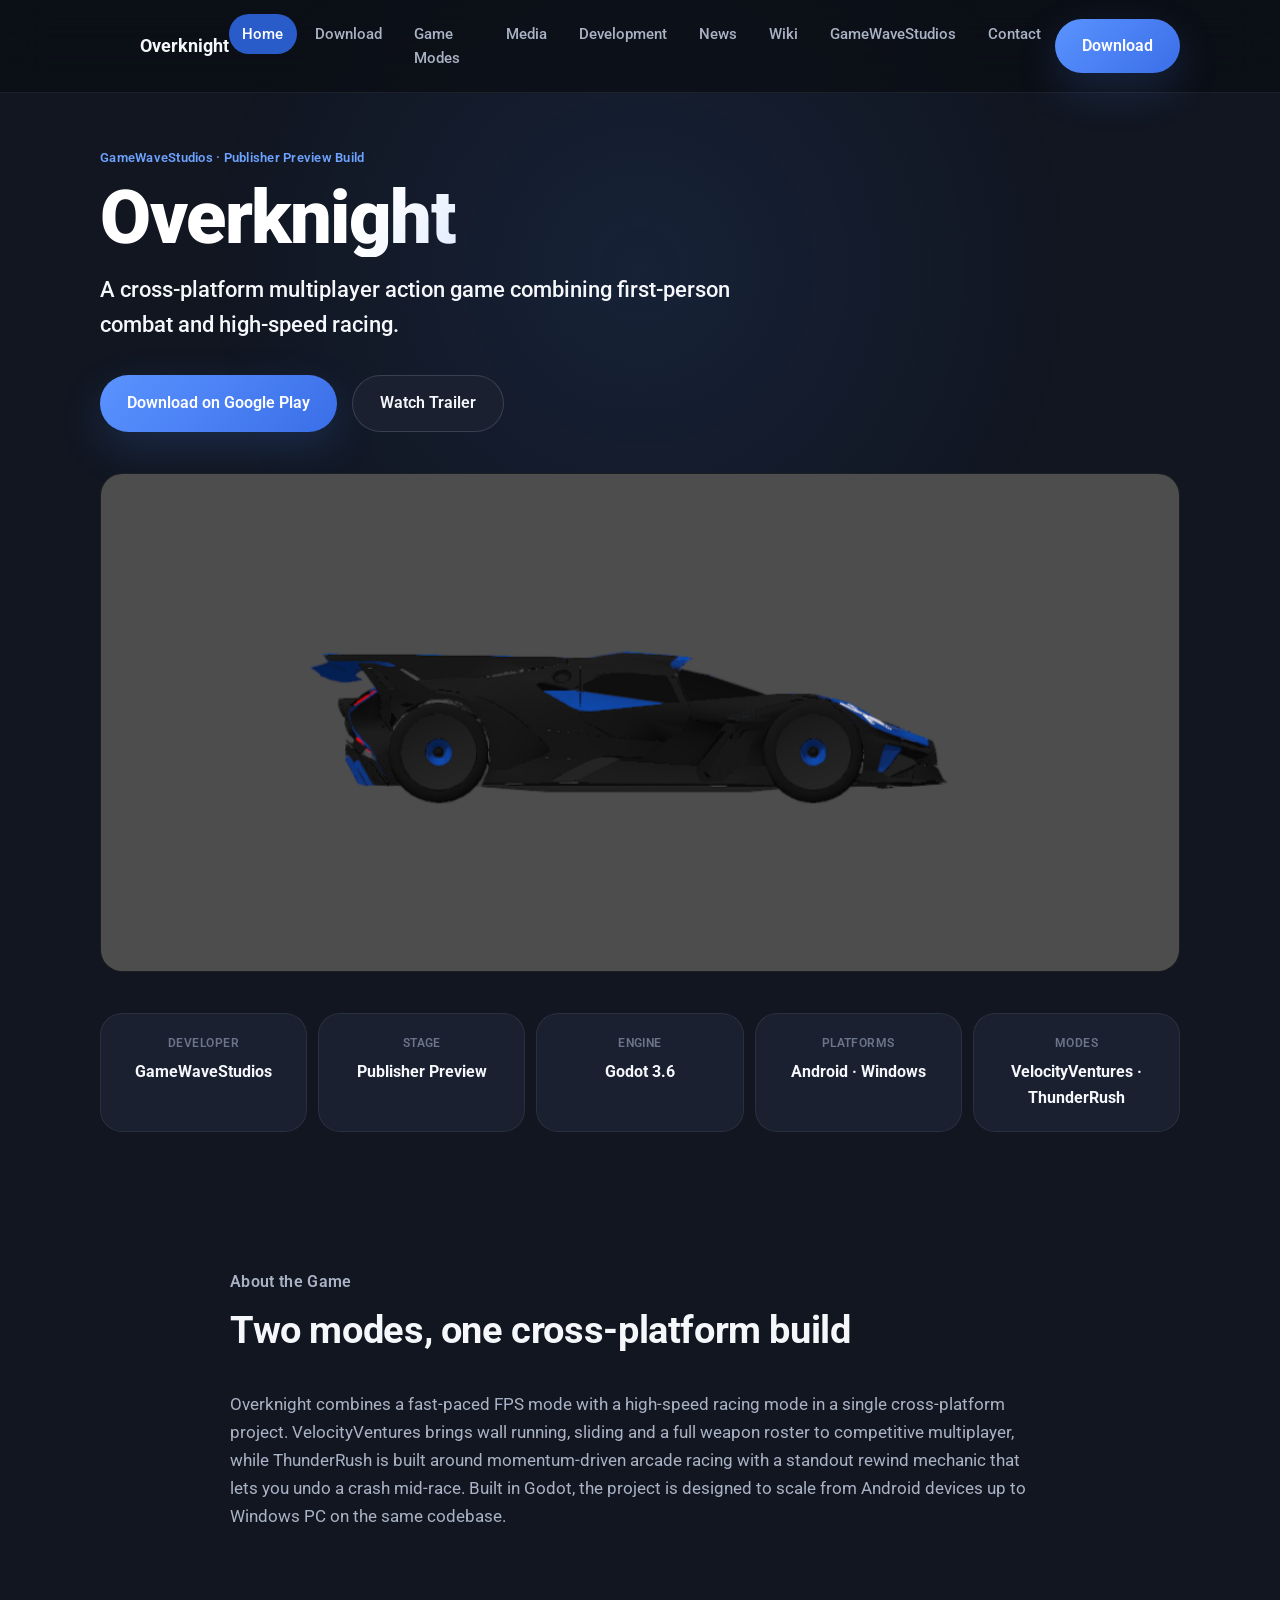
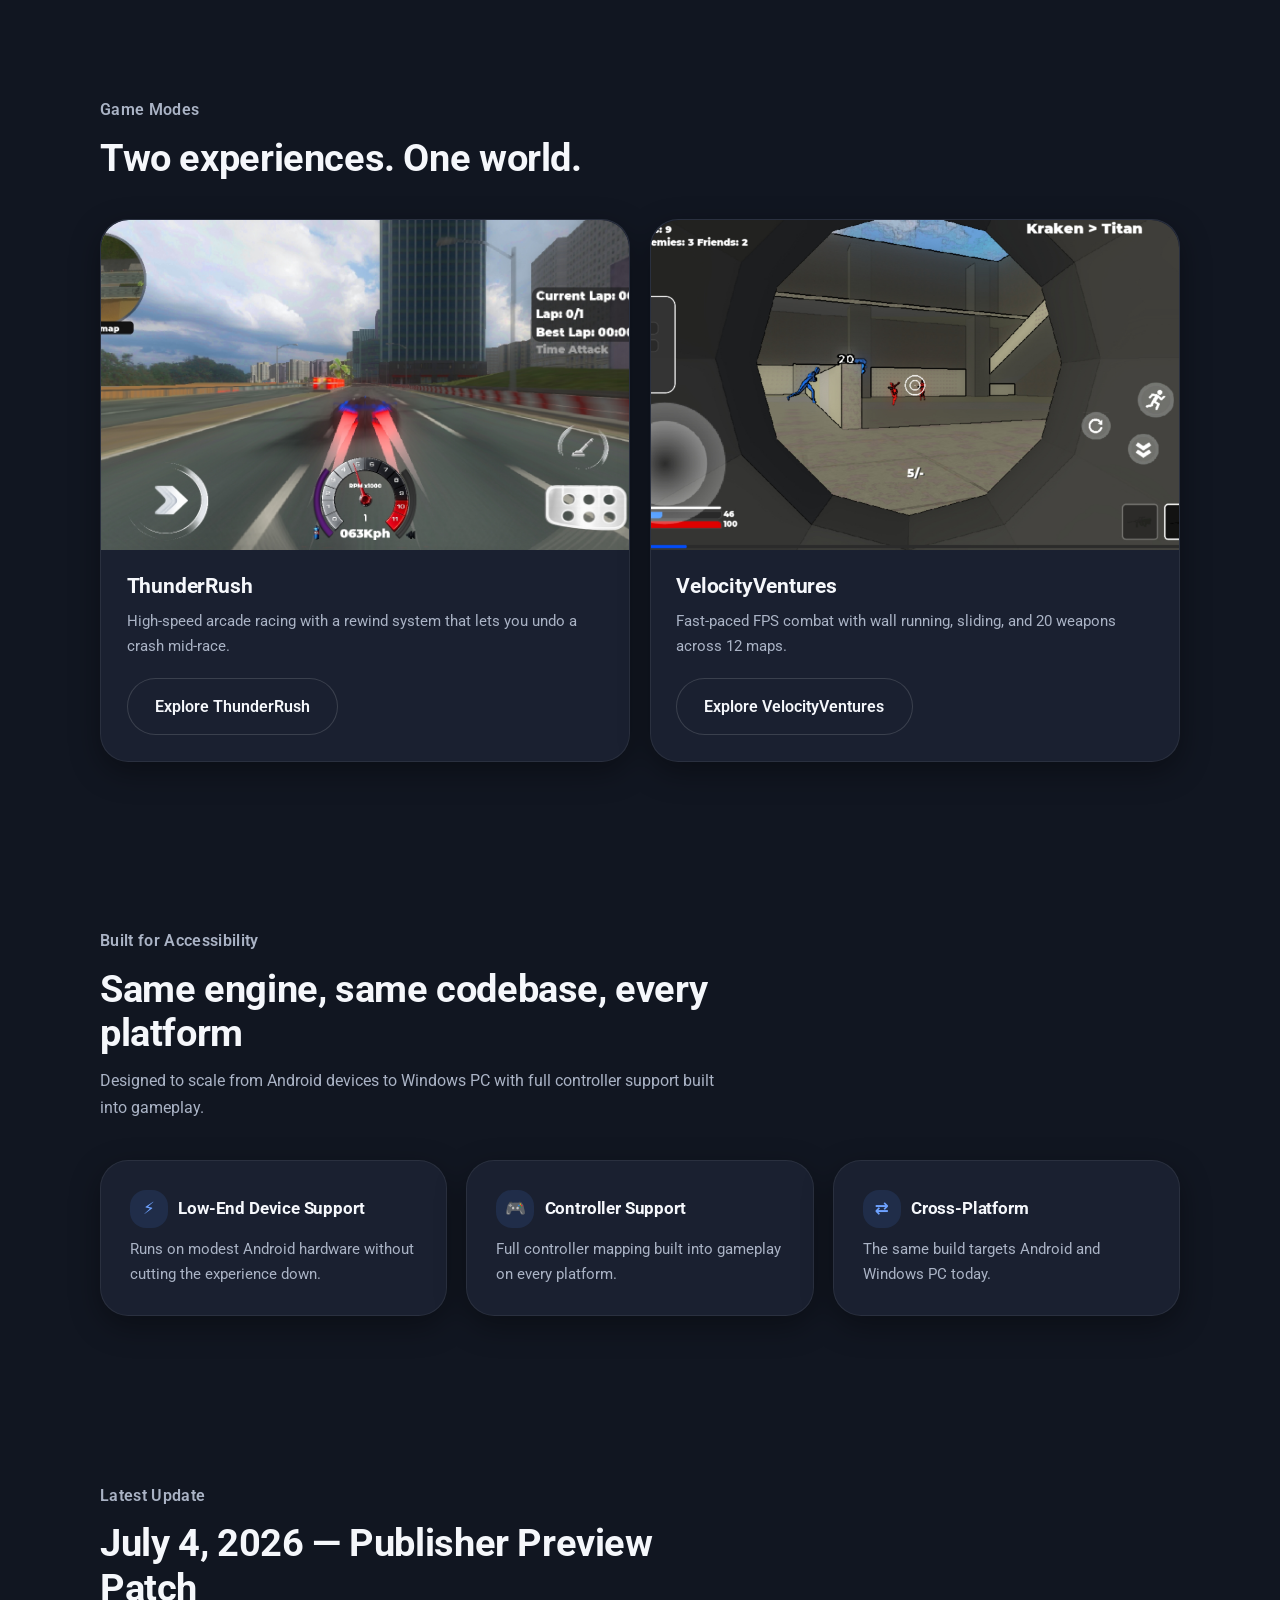
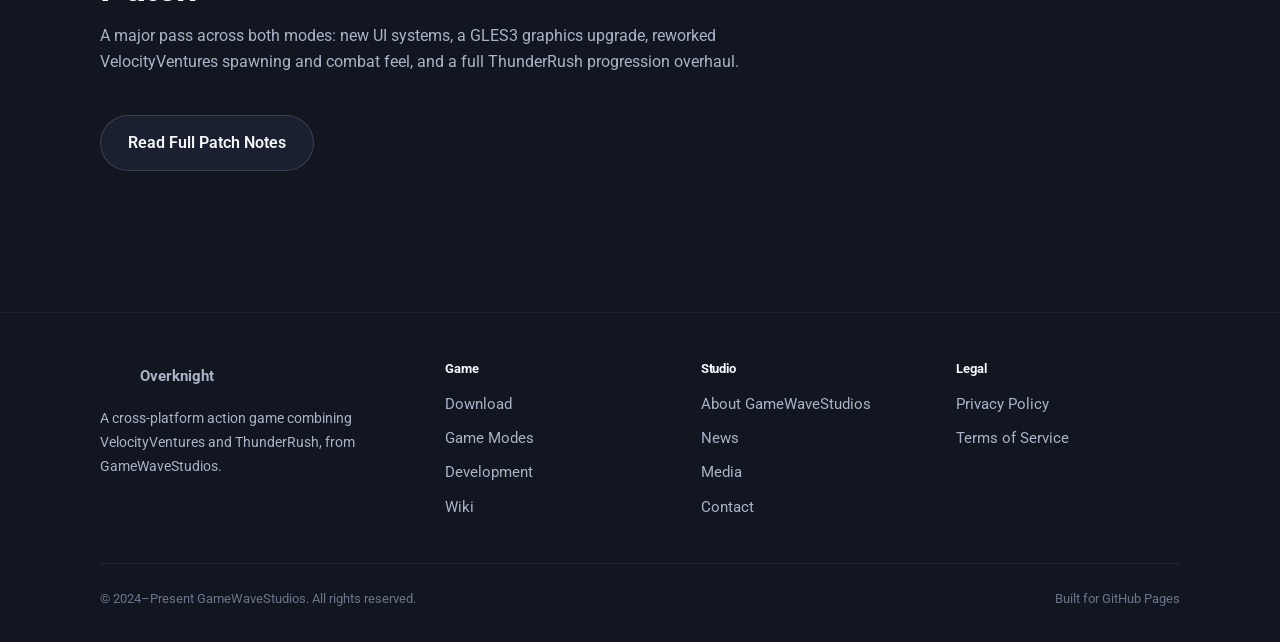
==== commit 9b82748e: "Update index.html" ====
--- a/index.html
+++ b/index.html
@@ -5,7 +5,7 @@
 <meta name="viewport" content="width=device-width, initial-scale=1.0">
 <title>Overknight | Official Website</title>
 <meta name="description" content="Overknight is a cross-platform multiplayer action game from GameWaveStudios, combining the VelocityVentures FPS mode and ThunderRush racing mode.">
-<link rel="canonical" href="https://gamewavestudios.github.io/index.html">
+<link rel="canonical" href="https://leslyleondev.github.io/overknight-website/index.html">
 <link rel="icon" type="image/png" href="assets/icons/icon.png">
 <link rel="stylesheet" href="css/main.css">
 <meta property="og:type" content="website">
--- a/css/main.css
+++ b/css/main.css
@@ -1,360 +1,314 @@
 /* ============================================================
-   OVERKNIGHT / GameWaveStudios — Core Design System
+   OVERKNIGHT / GameWaveStudios — Design System v2
+   One UI–inspired dark theme: deep navy/black, Samsung blue,
+   large soft rounded corners, system font stack.
    ============================================================ */
 
-@import url('https://fonts.googleapis.com/css2?family=Orbitron:wght@600;700;800;900&family=Rajdhani:wght@500;600;700&family=Inter:wght@400;500;600;700&family=JetBrains+Mono:wght@400;500;600&display=swap');
+@import url('https://fonts.googleapis.com/css2?family=Roboto:wght@400;500;600;700;900&display=swap');
 
 :root {
-  /* Color tokens */
-  --bg-void:        #050810;
-  --bg-panel:       #0b1220;
-  --bg-panel-raised:#0f1a2e;
-  --line-dim:       rgba(120, 200, 255, 0.14);
-  --line-bright:    rgba(88, 220, 255, 0.55);
-  --cyan:           #37e8ff;
-  --cyan-soft:      #0affef;
-  --blue:           #2f6bff;
-  --blue-deep:      #1638a8;
-  --grad-accent:    linear-gradient(120deg, var(--cyan) 0%, var(--blue) 100%);
-  --text-hi:        #f4f8ff;
-  --text-mid:       #a9bcd9;
-  --text-dim:       #63759a;
-  --danger:         #ff4d6a;
-  --ok:             #37ffb0;
-
-  /* Type */
-  --f-display: 'Orbitron', 'Rajdhani', sans-serif;
-  --f-heading: 'Rajdhani', sans-serif;
-  --f-body:    'Inter', sans-serif;
-  --f-mono:    'JetBrains Mono', monospace;
-
-  /* Geometry — the clipped-corner HUD panel signature */
-  --clip-lg: polygon(0 14px, 14px 0, 100% 0, 100% calc(100% - 14px), calc(100% - 14px) 100%, 0 100%);
-  --clip-sm: polygon(0 8px, 8px 0, 100% 0, 100% calc(100% - 8px), calc(100% - 8px) 100%, 0 100%);
-
-  --shadow-panel: 0 8px 40px rgba(0,0,0,0.5);
-  --glow-cyan: 0 0 24px rgba(55,232,255,0.35);
+  /* Color tokens — One UI dark */
+  --bg-0:          #0a0d12;   /* deepest background */
+  --bg-1:          #111621;   /* page background */
+  --bg-card:       #1a2030;   /* card / sheet surface */
+  --bg-card-hi:    #212940;   /* raised card / hover */
+  --stroke:        rgba(255,255,255,0.07);
+  --stroke-hi:      rgba(255,255,255,0.14);
+
+  --blue:          #4c8dff;   /* Samsung-style accent blue */
+  --blue-hi:       #6ea2ff;
+  --blue-dim:      #2a5cc9;
+  --grad-accent:   linear-gradient(135deg, #5b93ff 0%, #3a6ee8 100%);
+
+  --text-hi:       #f5f7fb;
+  --text-mid:      #aab3c5;
+  --text-dim:      #6b7488;
+
+  --ok:            #38d38f;
+  --warn:          #ffb648;
+
+  /* Radii — the signature: large, smooth, consistent */
+  --r-xl: 28px;
+  --r-lg: 22px;
+  --r-md: 16px;
+  --r-sm: 12px;
+  --r-pill: 999px;
+
+  --shadow-card: 0 10px 30px rgba(0,0,0,0.35);
+  --shadow-float: 0 16px 44px rgba(76,141,255,0.18);
+
+  --f-sys: 'Roboto', -apple-system, BlinkMacSystemFont, 'SF Pro Display', 'Segoe UI', system-ui, sans-serif;
 }
 
 * { box-sizing: border-box; margin: 0; padding: 0; }
-
 html { scroll-behavior: smooth; }
 
 body {
-  background: var(--bg-void);
+  background: var(--bg-1);
   color: var(--text-mid);
-  font-family: var(--f-body);
+  font-family: var(--f-sys);
   line-height: 1.65;
   overflow-x: hidden;
-}
-
-/* Ambient background: faint grid + vignette, fixed so it reads as atmosphere not decoration */
+  -webkit-font-smoothing: antialiased;
+}
+
+/* Ambient glow — soft, not gridded */
 body::before {
   content: '';
   position: fixed;
-  inset: 0;
+  top: -20%; left: 50%;
+  transform: translateX(-50%);
+  width: 900px; height: 900px;
+  background: radial-gradient(circle, rgba(76,141,255,0.10) 0%, transparent 68%);
+  pointer-events: none;
   z-index: 0;
-  pointer-events: none;
-  background-image:
-    linear-gradient(rgba(88,220,255,0.035) 1px, transparent 1px),
-    linear-gradient(90deg, rgba(88,220,255,0.035) 1px, transparent 1px);
-  background-size: 44px 44px;
-  mask-image: radial-gradient(ellipse 80% 60% at 50% 0%, black 0%, transparent 75%);
-}
-
-a { color: var(--cyan); text-decoration: none; }
-a:hover { color: #fff; }
-
+}
+
+a { color: var(--blue-hi); text-decoration: none; }
+a:hover { color: var(--text-hi); }
 img { max-width: 100%; display: block; }
 
 h1, h2, h3, h4 {
-  font-family: var(--f-heading);
+  font-family: var(--f-sys);
   color: var(--text-hi);
   font-weight: 700;
-  letter-spacing: 0.02em;
-  line-height: 1.1;
+  letter-spacing: -0.01em;
+  line-height: 1.15;
 }
 
 .eyebrow {
   display: inline-block;
-  font-family: var(--f-mono);
-  font-size: 0.72rem;
-  letter-spacing: 0.22em;
-  text-transform: uppercase;
-  color: var(--cyan);
-  margin-bottom: 0.9rem;
-}
-
-.section-head {
-  max-width: 640px;
-  margin: 0 0 2.6rem;
-}
-.section-head h2 {
-  font-size: clamp(1.8rem, 3.4vw, 2.6rem);
-  text-transform: uppercase;
-}
-.section-head p {
-  margin-top: 0.9rem;
-  color: var(--text-mid);
-  font-size: 1.02rem;
-}
+  font-size: 0.8rem;
+  font-weight: 600;
+  letter-spacing: 0.02em;
+  color: var(--blue-hi);
+  margin-bottom: 0.75rem;
+}
+
+.section-head { max-width: 640px; margin: 0 0 2.4rem; }
+.section-head h2 { font-size: clamp(1.7rem, 3.2vw, 2.4rem); }
+.section-head p { margin-top: 0.8rem; color: var(--text-mid); font-size: 1.02rem; }
 
 .wrap {
-  max-width: 1180px;
+  max-width: 1160px;
   margin: 0 auto;
   padding: 0 clamp(1.2rem, 4vw, 2.5rem);
   position: relative;
   z-index: 1;
 }
 
-section { padding: clamp(3.5rem, 7vw, 6.5rem) 0; position: relative; z-index: 1; }
-
-/* ---------- Buttons ---------- */
+section { padding: clamp(3rem, 6vw, 5.5rem) 0; position: relative; z-index: 1; }
+
+/* ---------- Buttons — One UI pill buttons ---------- */
 .btn {
   display: inline-flex;
   align-items: center;
-  gap: 0.55rem;
-  font-family: var(--f-heading);
-  font-weight: 700;
-  font-size: 1rem;
-  letter-spacing: 0.03em;
-  text-transform: uppercase;
-  padding: 0.95rem 1.9rem;
+  gap: 0.5rem;
+  font-family: var(--f-sys);
+  font-weight: 600;
+  font-size: 0.98rem;
+  padding: 0.9rem 1.7rem;
   border: none;
   cursor: pointer;
-  clip-path: var(--clip-sm);
-  transition: transform 0.18s ease, box-shadow 0.18s ease, filter 0.18s ease;
-}
-.btn:hover { transform: translateY(-2px); }
-.btn-primary {
-  background: var(--grad-accent);
-  color: #041018;
-  box-shadow: 0 0 0 rgba(55,232,255,0);
-}
-.btn-primary:hover { box-shadow: var(--glow-cyan); filter: brightness(1.08); }
+  border-radius: var(--r-pill);
+  transition: transform 0.16s ease, box-shadow 0.16s ease, background 0.16s ease, opacity 0.16s ease;
+}
+.btn:hover { transform: translateY(-1px); }
+.btn-primary { background: var(--grad-accent); color: #fff; box-shadow: var(--shadow-float); }
+.btn-primary:hover { filter: brightness(1.06); }
 .btn-ghost {
-  background: rgba(15,26,46,0.7);
-  color: var(--text-hi);
-  border: 1px solid var(--line-bright);
-}
-.btn-ghost:hover { background: rgba(55,232,255,0.08); border-color: var(--cyan); }
+  background: var(--bg-card);
+  color: var(--text-hi);
+  border: 1px solid var(--stroke-hi);
+}
+.btn-ghost:hover { background: var(--bg-card-hi); }
 .btn-block { width: 100%; justify-content: center; }
-.btn[disabled], .btn.is-disabled {
-  opacity: 0.45;
-  cursor: not-allowed;
-  pointer-events: none;
-}
-
-/* ---------- HUD Panel — signature component ---------- */
+.btn[disabled], .btn.is-disabled { opacity: 0.4; cursor: not-allowed; pointer-events: none; }
+
+/* ---------- Card — signature surface ---------- */
 .panel {
-  background: linear-gradient(180deg, var(--bg-panel-raised), var(--bg-panel));
-  border: 1px solid var(--line-dim);
-  clip-path: var(--clip-lg);
-  position: relative;
+  background: var(--bg-card);
+  border: 1px solid var(--stroke);
+  border-radius: var(--r-xl);
   padding: 1.8rem;
-}
-.panel::before {
-  /* corner bracket accents */
-  content: '';
-  position: absolute;
-  inset: 0;
-  clip-path: var(--clip-lg);
-  padding: 1px;
-  background: linear-gradient(135deg, rgba(55,232,255,0.5), transparent 30%, transparent 70%, rgba(47,107,255,0.4));
-  -webkit-mask: linear-gradient(#000 0 0) content-box, linear-gradient(#000 0 0);
-  -webkit-mask-composite: xor;
-  mask-composite: exclude;
-  pointer-events: none;
-}
-.panel:hover { border-color: var(--line-bright); }
+  box-shadow: var(--shadow-card);
+  transition: border-color 0.2s ease, transform 0.2s ease;
+}
+.panel:hover { border-color: var(--stroke-hi); }
 
 /* ---------- Top Navigation ---------- */
 .site-header {
   position: fixed;
   top: 0; left: 0; right: 0;
   z-index: 100;
-  background: rgba(5,8,16,0.78);
-  backdrop-filter: blur(14px);
-  border-bottom: 1px solid var(--line-dim);
+  background: rgba(10,13,18,0.72);
+  backdrop-filter: blur(20px);
+  border-bottom: 1px solid var(--stroke);
 }
 .nav {
   display: flex;
   align-items: center;
   justify-content: space-between;
-  padding: 0.9rem clamp(1.2rem, 4vw, 2.5rem);
-  max-width: 1180px;
+  padding: 0.85rem clamp(1.2rem, 4vw, 2.5rem);
+  max-width: 1160px;
   margin: 0 auto;
 }
 .brand {
   display: flex;
   align-items: center;
   gap: 0.6rem;
-  font-family: var(--f-display);
-  font-weight: 900;
-  font-size: 1.15rem;
-  color: var(--text-hi);
-  letter-spacing: 0.04em;
-  text-transform: uppercase;
+  font-family: var(--f-sys);
+  font-weight: 700;
+  font-size: 1.12rem;
+  color: var(--text-hi);
 }
 .brand-mark {
   width: 30px; height: 30px;
-  background: var(--grad-accent);
-  clip-path: polygon(50% 0, 100% 25%, 100% 75%, 50% 100%, 0 75%, 0 25%);
+  border-radius: 9px;
+  object-fit: cover;
+  display: block;
+  flex-shrink: 0;
 }
 .nav-links {
   display: flex;
-  gap: 1.7rem;
+  gap: 0.3rem;
   list-style: none;
-  font-family: var(--f-heading);
-  font-weight: 600;
+  font-weight: 500;
   font-size: 0.92rem;
-  letter-spacing: 0.03em;
-  text-transform: uppercase;
 }
 .nav-links a {
   color: var(--text-mid);
-  padding: 0.4rem 0.1rem;
-  position: relative;
-}
-.nav-links a::after {
-  content: '';
-  position: absolute;
-  left: 0; right: 100%;
-  bottom: -4px;
-  height: 2px;
-  background: var(--grad-accent);
-  transition: right 0.22s ease;
-}
-.nav-links a:hover { color: var(--text-hi); }
-.nav-links a:hover::after,
-.nav-links a.active::after { right: 0; }
-.nav-links a.active { color: var(--cyan); }
-.nav-cta { display: flex; align-items: center; gap: 1rem; }
+  padding: 0.5rem 0.85rem;
+  border-radius: var(--r-pill);
+  display: inline-block;
+}
+.nav-links a:hover { color: var(--text-hi); background: var(--bg-card); }
+.nav-links a.active { color: #fff; background: var(--blue-dim); }
+.nav-cta { display: flex; align-items: center; gap: 0.8rem; }
 .nav-toggle {
   display: none;
-  background: none;
-  border: 1px solid var(--line-bright);
-  color: var(--text-hi);
-  width: 42px; height: 38px;
-  clip-path: var(--clip-sm);
+  background: var(--bg-card);
+  border: 1px solid var(--stroke-hi);
+  color: var(--text-hi);
+  width: 42px; height: 40px;
+  border-radius: var(--r-md);
   cursor: pointer;
   font-size: 1.1rem;
 }
 
-@media (max-width: 900px) {
+@media (max-width: 940px) {
   .nav-links {
     position: fixed;
-    top: 62px; left: 0; right: 0;
+    top: 64px; left: 0.8rem; right: 0.8rem;
     flex-direction: column;
-    gap: 0;
-    background: rgba(5,8,16,0.97);
-    border-bottom: 1px solid var(--line-dim);
+    gap: 0.2rem;
+    background: var(--bg-card);
+    border: 1px solid var(--stroke);
+    border-radius: var(--r-lg);
+    padding: 0.5rem;
     max-height: 0;
     overflow: hidden;
-    transition: max-height 0.28s ease;
+    opacity: 0;
+    transition: max-height 0.28s ease, opacity 0.2s ease;
+    box-shadow: var(--shadow-card);
   }
-  .nav-links.open { max-height: 480px; }
-  .nav-links li { border-top: 1px solid var(--line-dim); }
-  .nav-links a { display: block; padding: 1rem clamp(1.2rem, 4vw, 2.5rem); }
-  .nav-links a::after { display: none; }
+  .nav-links.open { max-height: 560px; opacity: 1; }
+  .nav-links a { display: block; padding: 0.85rem 1rem; border-radius: var(--r-md); }
   .nav-toggle { display: block; }
   .nav-cta .btn:not(.nav-toggle) { display: none; }
 }
 
-/* ---------- Info / stat cards ---------- */
+/* ---------- Stat row ---------- */
 .stat-row {
   display: grid;
   grid-template-columns: repeat(5, 1fr);
-  gap: 1px;
-  background: var(--line-dim);
-  border: 1px solid var(--line-dim);
-  margin-top: 3rem;
+  gap: 0.7rem;
+  margin-top: 2.6rem;
 }
 .stat-cell {
-  background: var(--bg-panel);
-  padding: 1.3rem 1rem;
+  background: var(--bg-card);
+  border: 1px solid var(--stroke);
+  border-radius: var(--r-lg);
+  padding: 1.2rem 1rem;
   text-align: center;
 }
 .stat-cell .k {
-  font-family: var(--f-mono);
-  font-size: 0.68rem;
-  letter-spacing: 0.14em;
+  font-size: 0.72rem;
+  font-weight: 600;
   text-transform: uppercase;
+  letter-spacing: 0.04em;
   color: var(--text-dim);
-  margin-bottom: 0.5rem;
-}
-.stat-cell .v {
-  font-family: var(--f-heading);
-  font-weight: 700;
-  color: var(--cyan);
-  font-size: 1.02rem;
-}
-@media (max-width: 800px) {
-  .stat-row { grid-template-columns: repeat(2, 1fr); }
-}
-
-/* ---------- Feature / mode grid ---------- */
-.grid-3 { display: grid; grid-template-columns: repeat(3, 1fr); gap: 1.4rem; }
-.grid-2 { display: grid; grid-template-columns: repeat(2, 1fr); gap: 1.4rem; }
+  margin-bottom: 0.4rem;
+}
+.stat-cell .v { font-weight: 700; color: var(--text-hi); font-size: 1rem; }
+@media (max-width: 800px) { .stat-row { grid-template-columns: repeat(2, 1fr); } }
+
+/* ---------- Grids ---------- */
+.grid-3 { display: grid; grid-template-columns: repeat(3, 1fr); gap: 1.2rem; }
+.grid-2 { display: grid; grid-template-columns: repeat(2, 1fr); gap: 1.2rem; }
 @media (max-width: 900px) { .grid-3 { grid-template-columns: repeat(2, 1fr); } }
 @media (max-width: 640px) { .grid-3, .grid-2 { grid-template-columns: 1fr; } }
 
 .feature-card h3 {
-  font-size: 1.08rem;
-  text-transform: uppercase;
-  margin-bottom: 0.6rem;
-  display: flex; align-items: center; gap: 0.6rem;
+  font-size: 1.05rem;
+  margin-bottom: 0.55rem;
+  display: flex; align-items: center; gap: 0.65rem;
 }
 .feature-card .ic {
-  width: 34px; height: 34px;
+  width: 38px; height: 38px;
   flex-shrink: 0;
-  background: rgba(55,232,255,0.08);
-  border: 1px solid var(--line-bright);
-  clip-path: var(--clip-sm);
+  background: rgba(76,141,255,0.12);
+  border-radius: var(--r-md);
   display: flex; align-items: center; justify-content: center;
-  color: var(--cyan);
-  font-size: 1rem;
+  color: var(--blue-hi);
+  font-size: 1.05rem;
 }
 .feature-card p { font-size: 0.94rem; color: var(--text-mid); }
 .tag {
   display: inline-block;
-  font-family: var(--f-mono);
-  font-size: 0.66rem;
-  letter-spacing: 0.1em;
-  text-transform: uppercase;
-  padding: 0.2rem 0.55rem;
-  border: 1px solid var(--line-bright);
-  color: var(--cyan);
-  margin-top: 0.9rem;
-}
-.tag.soon { color: var(--text-dim); border-color: var(--line-dim); }
-
-/* ---------- Placeholder art blocks (swap for real art later) ---------- */
+  font-size: 0.7rem;
+  font-weight: 600;
+  padding: 0.28rem 0.65rem;
+  border-radius: var(--r-pill);
+  background: rgba(76,141,255,0.15);
+  color: var(--blue-hi);
+  margin-top: 0.8rem;
+}
+.tag.soon { color: var(--text-dim); background: rgba(255,255,255,0.05); }
+.tag.done { color: var(--ok); background: rgba(56,211,143,0.12); }
+
+/* ---------- Media frame — for real screenshots ---------- */
+.shot {
+  border-radius: var(--r-lg);
+  overflow: hidden;
+  border: 1px solid var(--stroke);
+  background: var(--bg-0);
+}
+.shot img { width: 100%; height: 100%; object-fit: cover; display: block; }
+.shot-caption {
+  font-size: 0.82rem;
+  color: var(--text-dim);
+  margin-top: 0.6rem;
+  text-align: center;
+}
+
+/* ---------- Placeholder art blocks (only where no real art exists) ---------- */
 .art-block {
   aspect-ratio: 16/9;
-  background:
-    repeating-linear-gradient(135deg, rgba(55,232,255,0.05) 0 2px, transparent 2px 14px),
-    linear-gradient(160deg, #0d1a30, #060b16);
-  border: 1px solid var(--line-dim);
+  background: linear-gradient(160deg, var(--bg-card-hi), var(--bg-0));
+  border: 1px solid var(--stroke);
+  border-radius: var(--r-lg);
   display: flex; align-items: center; justify-content: center;
   color: var(--text-dim);
-  font-family: var(--f-mono);
-  font-size: 0.78rem;
-  letter-spacing: 0.1em;
-  text-transform: uppercase;
+  font-size: 0.8rem;
+  font-weight: 500;
   text-align: center;
-  position: relative;
-  overflow: hidden;
-}
-.art-block::after {
-  content: '';
-  position: absolute; inset: 0;
-  background: linear-gradient(115deg, transparent 40%, rgba(55,232,255,0.06) 50%, transparent 60%);
+  padding: 1rem;
 }
 
 /* ---------- Footer ---------- */
 .site-footer {
-  border-top: 1px solid var(--line-dim);
+  border-top: 1px solid var(--stroke);
   padding: 3rem 0 2rem;
   margin-top: 4rem;
   position: relative; z-index: 1;
@@ -363,50 +317,72 @@
   display: grid;
   grid-template-columns: 1.4fr 1fr 1fr 1fr;
   gap: 2rem;
-  margin-bottom: 2.4rem;
+  margin-bottom: 2.2rem;
 }
 .footer-grid h4 {
-  font-size: 0.85rem;
-  text-transform: uppercase;
-  letter-spacing: 0.08em;
-  color: var(--text-hi);
-  margin-bottom: 1rem;
+  font-size: 0.82rem;
+  font-weight: 700;
+  color: var(--text-hi);
+  margin-bottom: 0.9rem;
 }
 .footer-grid ul { list-style: none; }
-.footer-grid li { margin-bottom: 0.55rem; }
+.footer-grid li { margin-bottom: 0.5rem; }
 .footer-grid a { color: var(--text-mid); font-size: 0.92rem; }
-.footer-grid a:hover { color: var(--cyan); }
+.footer-grid a:hover { color: var(--blue-hi); }
 .footer-bottom {
   display: flex; justify-content: space-between; align-items: center;
-  padding-top: 1.6rem;
-  border-top: 1px solid var(--line-dim);
+  padding-top: 1.5rem;
+  border-top: 1px solid var(--stroke);
   font-size: 0.82rem;
   color: var(--text-dim);
   flex-wrap: wrap; gap: 1rem;
 }
-@media (max-width: 800px) {
-  .footer-grid { grid-template-columns: 1fr 1fr; }
+@media (max-width: 800px) { .footer-grid { grid-template-columns: 1fr 1fr; } }
+
+/* ---------- Changelog list (patch notes) ---------- */
+.change-list { list-style: none; }
+.change-list li {
+  display: flex;
+  align-items: flex-start;
+  gap: 0.75rem;
+  padding: 0.65rem 0;
+  border-bottom: 1px solid var(--stroke);
+  font-size: 0.95rem;
+  color: var(--text-mid);
+}
+.change-list li:last-child { border-bottom: none; }
+.change-list .dot-done {
+  flex-shrink: 0;
+  width: 20px; height: 20px;
+  border-radius: 50%;
+  background: rgba(56,211,143,0.15);
+  color: var(--ok);
+  display: flex; align-items: center; justify-content: center;
+  font-size: 0.7rem;
+  margin-top: 0.1rem;
+}
+.change-list .dot-progress {
+  flex-shrink: 0;
+  width: 20px; height: 20px;
+  border-radius: 50%;
+  background: rgba(255,182,72,0.15);
+  color: var(--warn);
+  display: flex; align-items: center; justify-content: center;
+  font-size: 0.7rem;
+  margin-top: 0.1rem;
 }
 
 /* ---------- Utility ---------- */
 .text-center { text-align: center; margin-left: auto; margin-right: auto; }
-.mt-lg { margin-top: 3rem; }
-.reveal {
-  opacity: 0;
-  transform: translateY(18px);
-  transition: opacity 0.6s ease, transform 0.6s ease;
-}
+.mt-lg { margin-top: 2.6rem; }
+.reveal { opacity: 0; transform: translateY(16px); transition: opacity 0.55s ease, transform 0.55s ease; }
 .reveal.in { opacity: 1; transform: translateY(0); }
-
 @media (prefers-reduced-motion: reduce) {
   .reveal { opacity: 1; transform: none; transition: none; }
   html { scroll-behavior: auto; }
 }
 
-::selection { background: var(--cyan); color: #041018; }
-
-/* Scrollbar */
+::selection { background: var(--blue); color: #fff; }
 ::-webkit-scrollbar { width: 10px; }
-::-webkit-scrollbar-track { background: var(--bg-void); }
-::-webkit-scrollbar-thumb { background: var(--blue-deep); border: 2px solid var(--bg-void); }
-         
+::-webkit-scrollbar-track { background: var(--bg-1); }
+::-webkit-scrollbar-thumb { background: var(--blue-dim); border-radius: var(--r-pill); border: 2px solid var(--bg-1); }
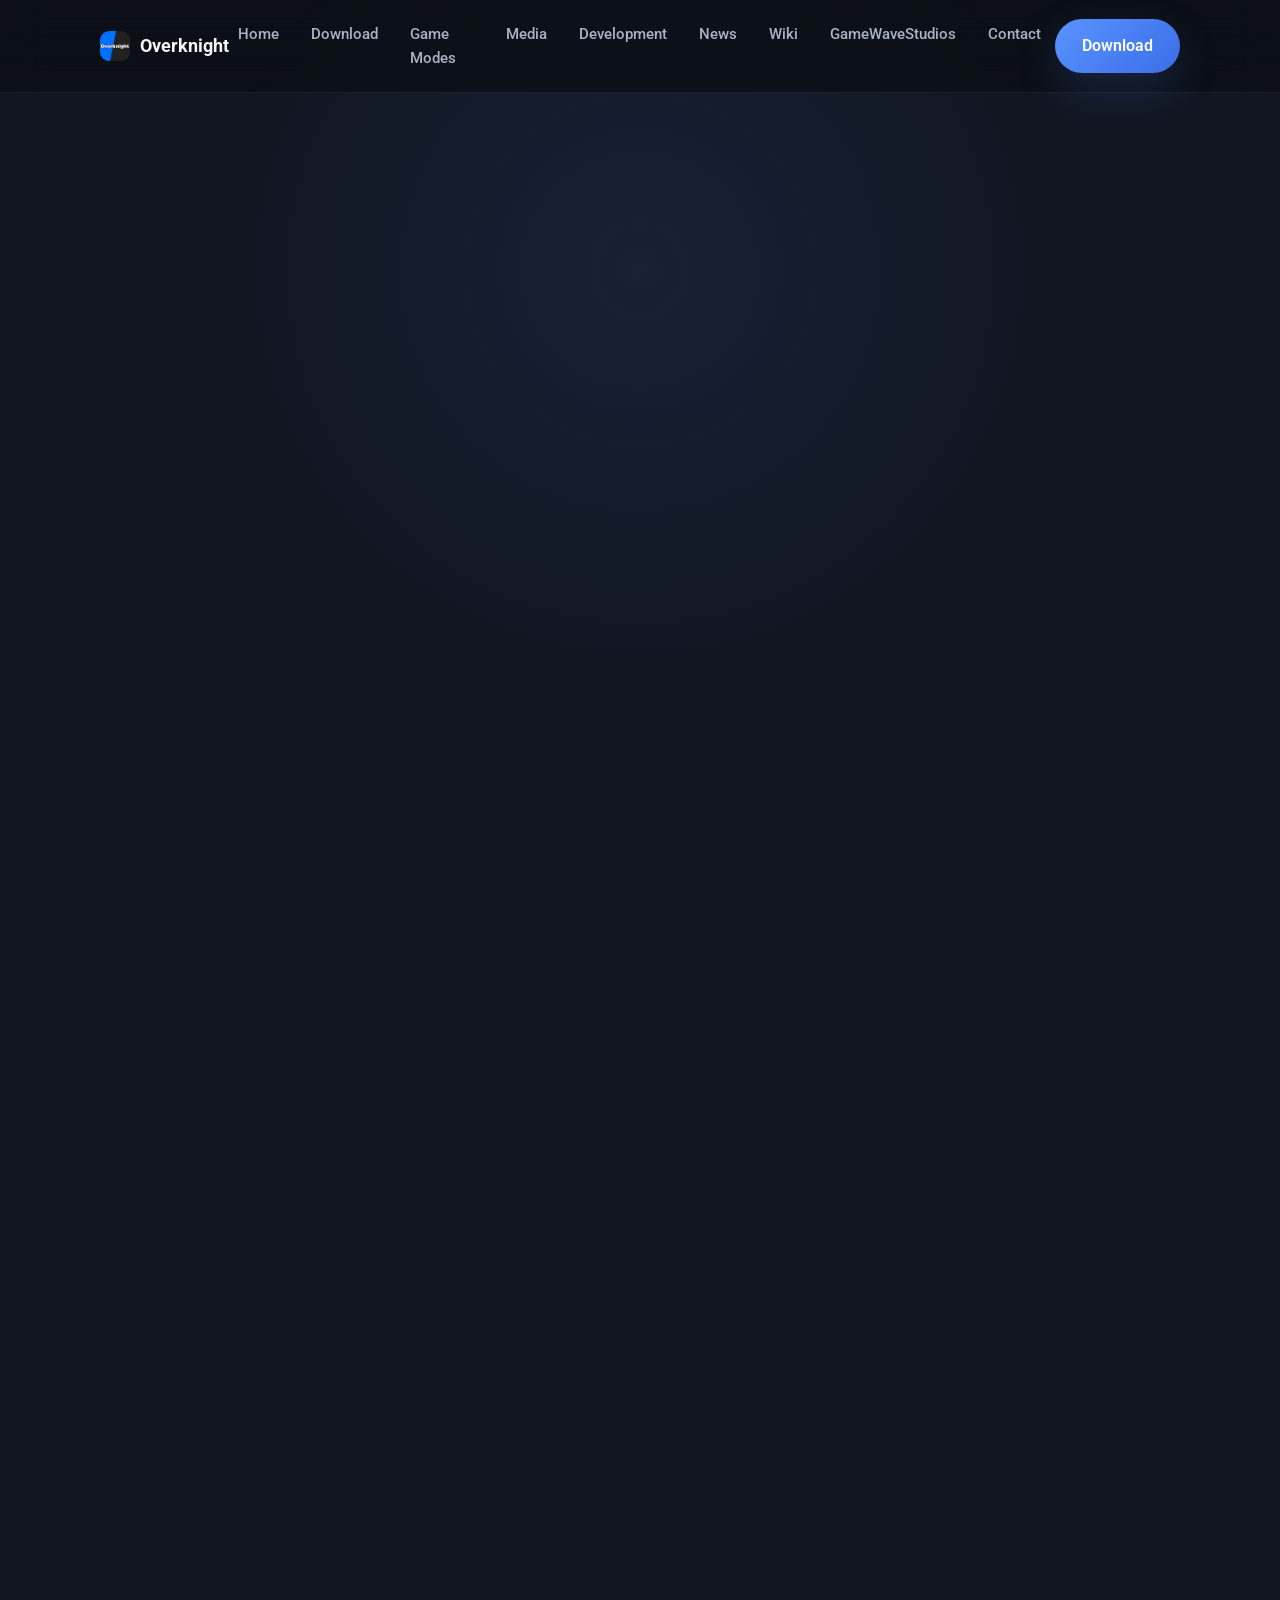
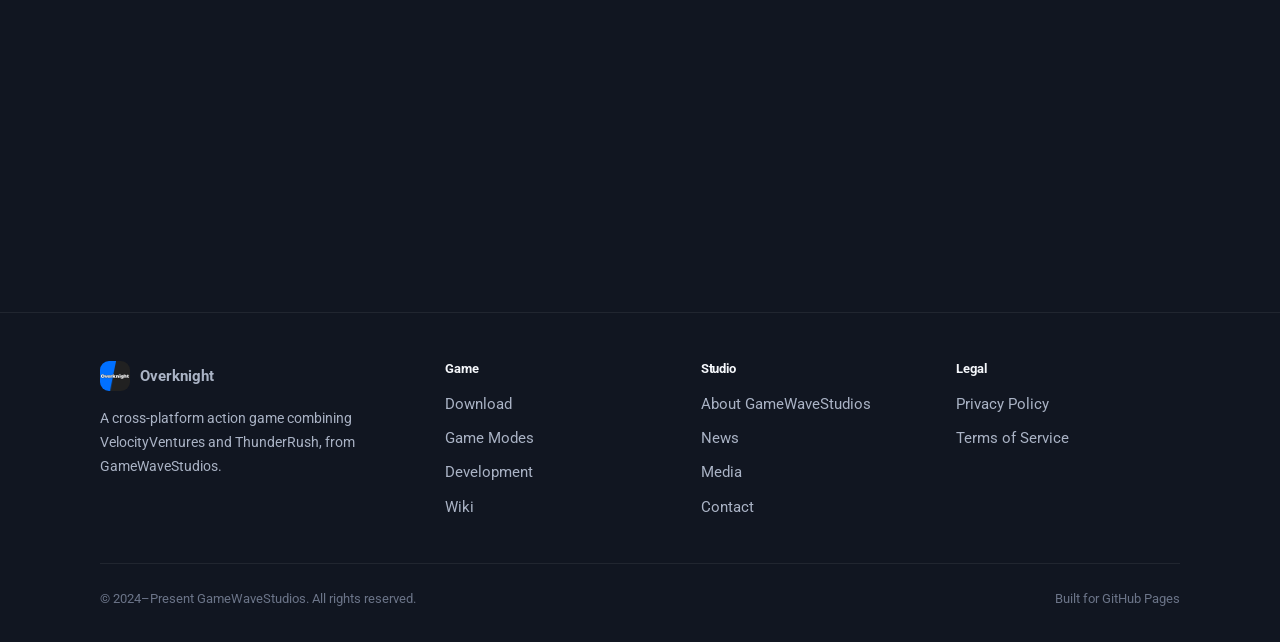
==== commit 04d921b4: "Add files via upload" ====
--- a/index.html
+++ b/index.html
@@ -11,7 +11,7 @@
 <meta property="og:type" content="website">
 <meta property="og:title" content="Overknight | Official Website">
 <meta property="og:description" content="Overknight is a cross-platform multiplayer action game from GameWaveStudios, combining the VelocityVentures FPS mode and ThunderRush racing mode.">
-<meta property="og:image" content="assets/img/overknight-splash.jpg">
+<meta property="og:image" content="https://leslyleondev.github.io/overknight-website/assets/img/overknight-splash.jpg">
 <meta name="twitter:card" content="summary_large_image">
 <script type="application/ld+json">
 {
@@ -23,7 +23,7 @@
   "gamePlatform": ["Android", "Windows"],
   "applicationCategory": "Game",
   "operatingSystem": "Android, Windows",
-  "url": "https://gamewavestudios.github.io/",
+  "url": "https://leslyleondev.github.io/overknight-website/",
   "image": "assets/img/overknight-splash.jpg",
   "releaseNotes": "Publisher Preview build — both VelocityVentures and ThunderRush are playable today."
 }
@@ -33,7 +33,7 @@
 
 <header class="site-header">
   <nav class="nav">
-    <a href="index.html" class="brand"><span class="brand-mark"></span>Overknight</a>
+    <a href="index.html" class="brand"><img src="assets/icons/icon.png" alt="Overknight icon" class="brand-mark">Overknight</a>
     <ul class="nav-links">
       <li><a href="index.html">Home</a></li>
       <li><a href="download.html">Download</a></li>
@@ -157,7 +157,7 @@
   <div class="wrap">
     <div class="footer-grid">
       <div>
-        <a href="index.html" class="brand" style="margin-bottom:1rem; display:flex;"><span class="brand-mark"></span>Overknight</a>
+        <a href="index.html" class="brand" style="margin-bottom:1rem; display:flex;"><img src="assets/icons/icon.png" alt="Overknight icon" class="brand-mark">Overknight</a>
         <p style="font-size:0.9rem;">A cross-platform action game combining VelocityVentures and ThunderRush, from GameWaveStudios.</p>
       </div>
       <div>
--- a/css/main.css
+++ b/css/main.css
@@ -386,3 +386,315 @@
 ::-webkit-scrollbar { width: 10px; }
 ::-webkit-scrollbar-track { background: var(--bg-1); }
 ::-webkit-scrollbar-thumb { background: var(--blue-dim); border-radius: var(--r-pill); border: 2px solid var(--bg-1); }
+}
+
+.eyebrow {
+  display: inline-block;
+  font-size: 0.8rem;
+  font-weight: 600;
+  letter-spacing: 0.02em;
+  color: var(--blue-hi);
+  margin-bottom: 0.75rem;
+}
+
+.section-head { max-width: 640px; margin: 0 0 2.4rem; }
+.section-head h2 { font-size: clamp(1.7rem, 3.2vw, 2.4rem); }
+.section-head p { margin-top: 0.8rem; color: var(--text-mid); font-size: 1.02rem; }
+
+.wrap {
+  max-width: 1160px;
+  margin: 0 auto;
+  padding: 0 clamp(1.2rem, 4vw, 2.5rem);
+  position: relative;
+  z-index: 1;
+}
+
+section { padding: clamp(3rem, 6vw, 5.5rem) 0; position: relative; z-index: 1; }
+
+/* ---------- Buttons — One UI pill buttons ---------- */
+.btn {
+  display: inline-flex;
+  align-items: center;
+  gap: 0.5rem;
+  font-family: var(--f-sys);
+  font-weight: 600;
+  font-size: 0.98rem;
+  padding: 0.9rem 1.7rem;
+  border: none;
+  cursor: pointer;
+  border-radius: var(--r-pill);
+  transition: transform 0.16s ease, box-shadow 0.16s ease, background 0.16s ease, opacity 0.16s ease;
+}
+.btn:hover { transform: translateY(-1px); }
+.btn-primary { background: var(--grad-accent); color: #fff; box-shadow: var(--shadow-float); }
+.btn-primary:hover { filter: brightness(1.06); }
+.btn-ghost {
+  background: var(--bg-card);
+  color: var(--text-hi);
+  border: 1px solid var(--stroke-hi);
+}
+.btn-ghost:hover { background: var(--bg-card-hi); }
+.btn-block { width: 100%; justify-content: center; }
+.btn[disabled], .btn.is-disabled { opacity: 0.4; cursor: not-allowed; pointer-events: none; }
+
+/* ---------- Card — signature surface ---------- */
+.panel {
+  background: var(--bg-card);
+  border: 1px solid var(--stroke);
+  border-radius: var(--r-xl);
+  padding: 1.8rem;
+  box-shadow: var(--shadow-card);
+  transition: border-color 0.2s ease, transform 0.2s ease;
+}
+.panel:hover { border-color: var(--stroke-hi); }
+
+/* ---------- Top Navigation ---------- */
+.site-header {
+  position: fixed;
+  top: 0; left: 0; right: 0;
+  z-index: 100;
+  background: rgba(10,13,18,0.72);
+  backdrop-filter: blur(20px);
+  border-bottom: 1px solid var(--stroke);
+}
+.nav {
+  display: flex;
+  align-items: center;
+  justify-content: space-between;
+  padding: 0.85rem clamp(1.2rem, 4vw, 2.5rem);
+  max-width: 1160px;
+  margin: 0 auto;
+}
+.brand {
+  display: flex;
+  align-items: center;
+  gap: 0.6rem;
+  font-family: var(--f-sys);
+  font-weight: 700;
+  font-size: 1.12rem;
+  color: var(--text-hi);
+}
+.brand-mark {
+  width: 30px; height: 30px;
+  border-radius: 9px;
+  object-fit: cover;
+  display: block;
+  flex-shrink: 0;
+}
+.nav-links {
+  display: flex;
+  gap: 0.3rem;
+  list-style: none;
+  font-weight: 500;
+  font-size: 0.92rem;
+}
+.nav-links a {
+  color: var(--text-mid);
+  padding: 0.5rem 0.85rem;
+  border-radius: var(--r-pill);
+  display: inline-block;
+}
+.nav-links a:hover { color: var(--text-hi); background: var(--bg-card); }
+.nav-links a.active { color: #fff; background: var(--blue-dim); }
+.nav-cta { display: flex; align-items: center; gap: 0.8rem; }
+.nav-toggle {
+  display: none;
+  background: var(--bg-card);
+  border: 1px solid var(--stroke-hi);
+  color: var(--text-hi);
+  width: 42px; height: 40px;
+  border-radius: var(--r-md);
+  cursor: pointer;
+  font-size: 1.1rem;
+}
+
+@media (max-width: 940px) {
+  .nav-links {
+    position: fixed;
+    top: 64px; left: 0.8rem; right: 0.8rem;
+    flex-direction: column;
+    gap: 0.2rem;
+    background: var(--bg-card);
+    border: 1px solid var(--stroke);
+    border-radius: var(--r-lg);
+    padding: 0.5rem;
+    max-height: 0;
+    overflow: hidden;
+    opacity: 0;
+    transition: max-height 0.28s ease, opacity 0.2s ease;
+    box-shadow: var(--shadow-card);
+  }
+  .nav-links.open { max-height: 560px; opacity: 1; }
+  .nav-links a { display: block; padding: 0.85rem 1rem; border-radius: var(--r-md); }
+  .nav-toggle { display: block; }
+  .nav-cta .btn:not(.nav-toggle) { display: none; }
+}
+
+/* ---------- Stat row ---------- */
+.stat-row {
+  display: grid;
+  grid-template-columns: repeat(5, 1fr);
+  gap: 0.7rem;
+  margin-top: 2.6rem;
+}
+.stat-cell {
+  background: var(--bg-card);
+  border: 1px solid var(--stroke);
+  border-radius: var(--r-lg);
+  padding: 1.2rem 1rem;
+  text-align: center;
+}
+.stat-cell .k {
+  font-size: 0.72rem;
+  font-weight: 600;
+  text-transform: uppercase;
+  letter-spacing: 0.04em;
+  color: var(--text-dim);
+  margin-bottom: 0.4rem;
+}
+.stat-cell .v { font-weight: 700; color: var(--text-hi); font-size: 1rem; }
+@media (max-width: 800px) { .stat-row { grid-template-columns: repeat(2, 1fr); } }
+
+/* ---------- Grids ---------- */
+.grid-3 { display: grid; grid-template-columns: repeat(3, 1fr); gap: 1.2rem; }
+.grid-2 { display: grid; grid-template-columns: repeat(2, 1fr); gap: 1.2rem; }
+@media (max-width: 900px) { .grid-3 { grid-template-columns: repeat(2, 1fr); } }
+@media (max-width: 640px) { .grid-3, .grid-2 { grid-template-columns: 1fr; } }
+
+.feature-card h3 {
+  font-size: 1.05rem;
+  margin-bottom: 0.55rem;
+  display: flex; align-items: center; gap: 0.65rem;
+}
+.feature-card .ic {
+  width: 38px; height: 38px;
+  flex-shrink: 0;
+  background: rgba(76,141,255,0.12);
+  border-radius: var(--r-md);
+  display: flex; align-items: center; justify-content: center;
+  color: var(--blue-hi);
+  font-size: 1.05rem;
+}
+.feature-card p { font-size: 0.94rem; color: var(--text-mid); }
+.tag {
+  display: inline-block;
+  font-size: 0.7rem;
+  font-weight: 600;
+  padding: 0.28rem 0.65rem;
+  border-radius: var(--r-pill);
+  background: rgba(76,141,255,0.15);
+  color: var(--blue-hi);
+  margin-top: 0.8rem;
+}
+.tag.soon { color: var(--text-dim); background: rgba(255,255,255,0.05); }
+.tag.done { color: var(--ok); background: rgba(56,211,143,0.12); }
+
+/* ---------- Media frame — for real screenshots ---------- */
+.shot {
+  border-radius: var(--r-lg);
+  overflow: hidden;
+  border: 1px solid var(--stroke);
+  background: var(--bg-0);
+}
+.shot img { width: 100%; height: 100%; object-fit: cover; display: block; }
+.shot-caption {
+  font-size: 0.82rem;
+  color: var(--text-dim);
+  margin-top: 0.6rem;
+  text-align: center;
+}
+
+/* ---------- Placeholder art blocks (only where no real art exists) ---------- */
+.art-block {
+  aspect-ratio: 16/9;
+  background: linear-gradient(160deg, var(--bg-card-hi), var(--bg-0));
+  border: 1px solid var(--stroke);
+  border-radius: var(--r-lg);
+  display: flex; align-items: center; justify-content: center;
+  color: var(--text-dim);
+  font-size: 0.8rem;
+  font-weight: 500;
+  text-align: center;
+  padding: 1rem;
+}
+
+/* ---------- Footer ---------- */
+.site-footer {
+  border-top: 1px solid var(--stroke);
+  padding: 3rem 0 2rem;
+  margin-top: 4rem;
+  position: relative; z-index: 1;
+}
+.footer-grid {
+  display: grid;
+  grid-template-columns: 1.4fr 1fr 1fr 1fr;
+  gap: 2rem;
+  margin-bottom: 2.2rem;
+}
+.footer-grid h4 {
+  font-size: 0.82rem;
+  font-weight: 700;
+  color: var(--text-hi);
+  margin-bottom: 0.9rem;
+}
+.footer-grid ul { list-style: none; }
+.footer-grid li { margin-bottom: 0.5rem; }
+.footer-grid a { color: var(--text-mid); font-size: 0.92rem; }
+.footer-grid a:hover { color: var(--blue-hi); }
+.footer-bottom {
+  display: flex; justify-content: space-between; align-items: center;
+  padding-top: 1.5rem;
+  border-top: 1px solid var(--stroke);
+  font-size: 0.82rem;
+  color: var(--text-dim);
+  flex-wrap: wrap; gap: 1rem;
+}
+@media (max-width: 800px) { .footer-grid { grid-template-columns: 1fr 1fr; } }
+
+/* ---------- Changelog list (patch notes) ---------- */
+.change-list { list-style: none; }
+.change-list li {
+  display: flex;
+  align-items: flex-start;
+  gap: 0.75rem;
+  padding: 0.65rem 0;
+  border-bottom: 1px solid var(--stroke);
+  font-size: 0.95rem;
+  color: var(--text-mid);
+}
+.change-list li:last-child { border-bottom: none; }
+.change-list .dot-done {
+  flex-shrink: 0;
+  width: 20px; height: 20px;
+  border-radius: 50%;
+  background: rgba(56,211,143,0.15);
+  color: var(--ok);
+  display: flex; align-items: center; justify-content: center;
+  font-size: 0.7rem;
+  margin-top: 0.1rem;
+}
+.change-list .dot-progress {
+  flex-shrink: 0;
+  width: 20px; height: 20px;
+  border-radius: 50%;
+  background: rgba(255,182,72,0.15);
+  color: var(--warn);
+  display: flex; align-items: center; justify-content: center;
+  font-size: 0.7rem;
+  margin-top: 0.1rem;
+}
+
+/* ---------- Utility ---------- */
+.text-center { text-align: center; margin-left: auto; margin-right: auto; }
+.mt-lg { margin-top: 2.6rem; }
+.reveal { opacity: 0; transform: translateY(16px); transition: opacity 0.55s ease, transform 0.55s ease; }
+.reveal.in { opacity: 1; transform: translateY(0); }
+@media (prefers-reduced-motion: reduce) {
+  .reveal { opacity: 1; transform: none; transition: none; }
+  html { scroll-behavior: auto; }
+}
+
+::selection { background: var(--blue); color: #fff; }
+::-webkit-scrollbar { width: 10px; }
+::-webkit-scrollbar-track { background: var(--bg-1); }
+::-webkit-scrollbar-thumb { background: var(--blue-dim); border-radius: var(--r-pill); border: 2px solid var(--bg-1); }
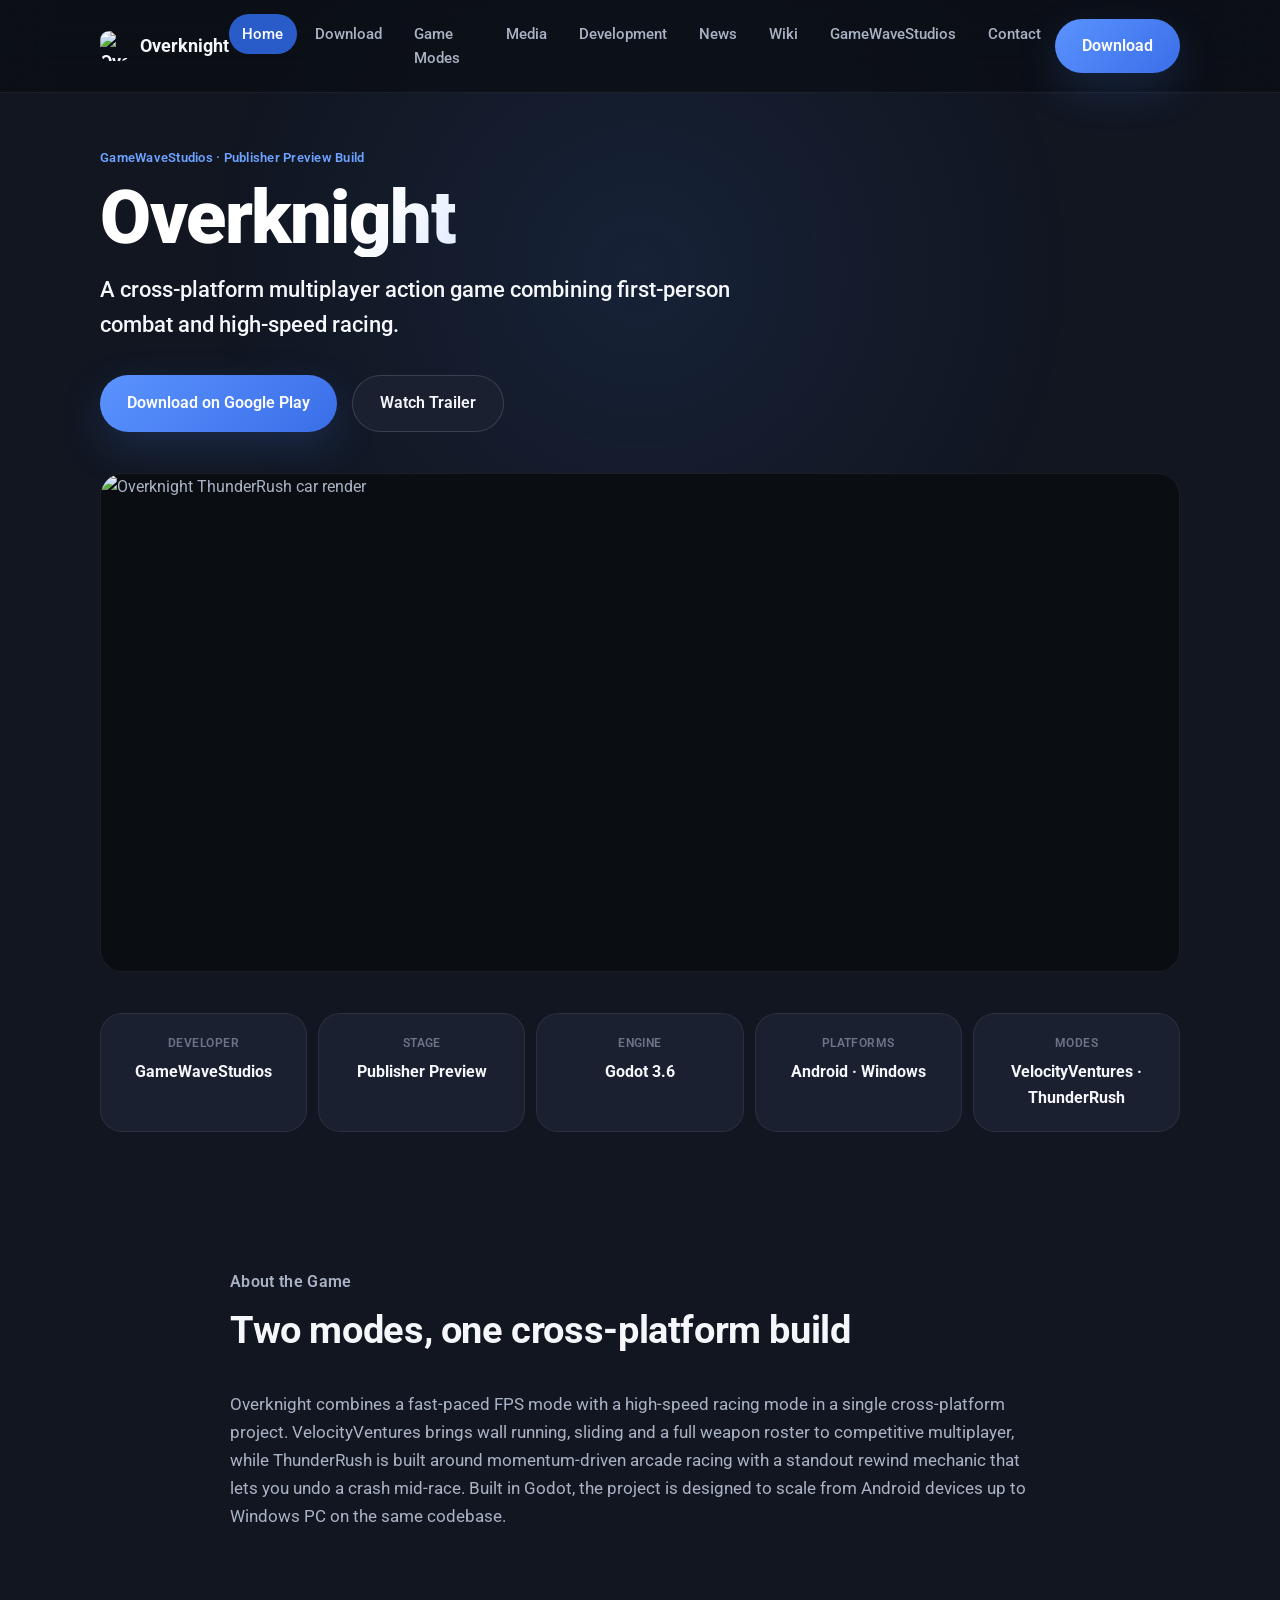
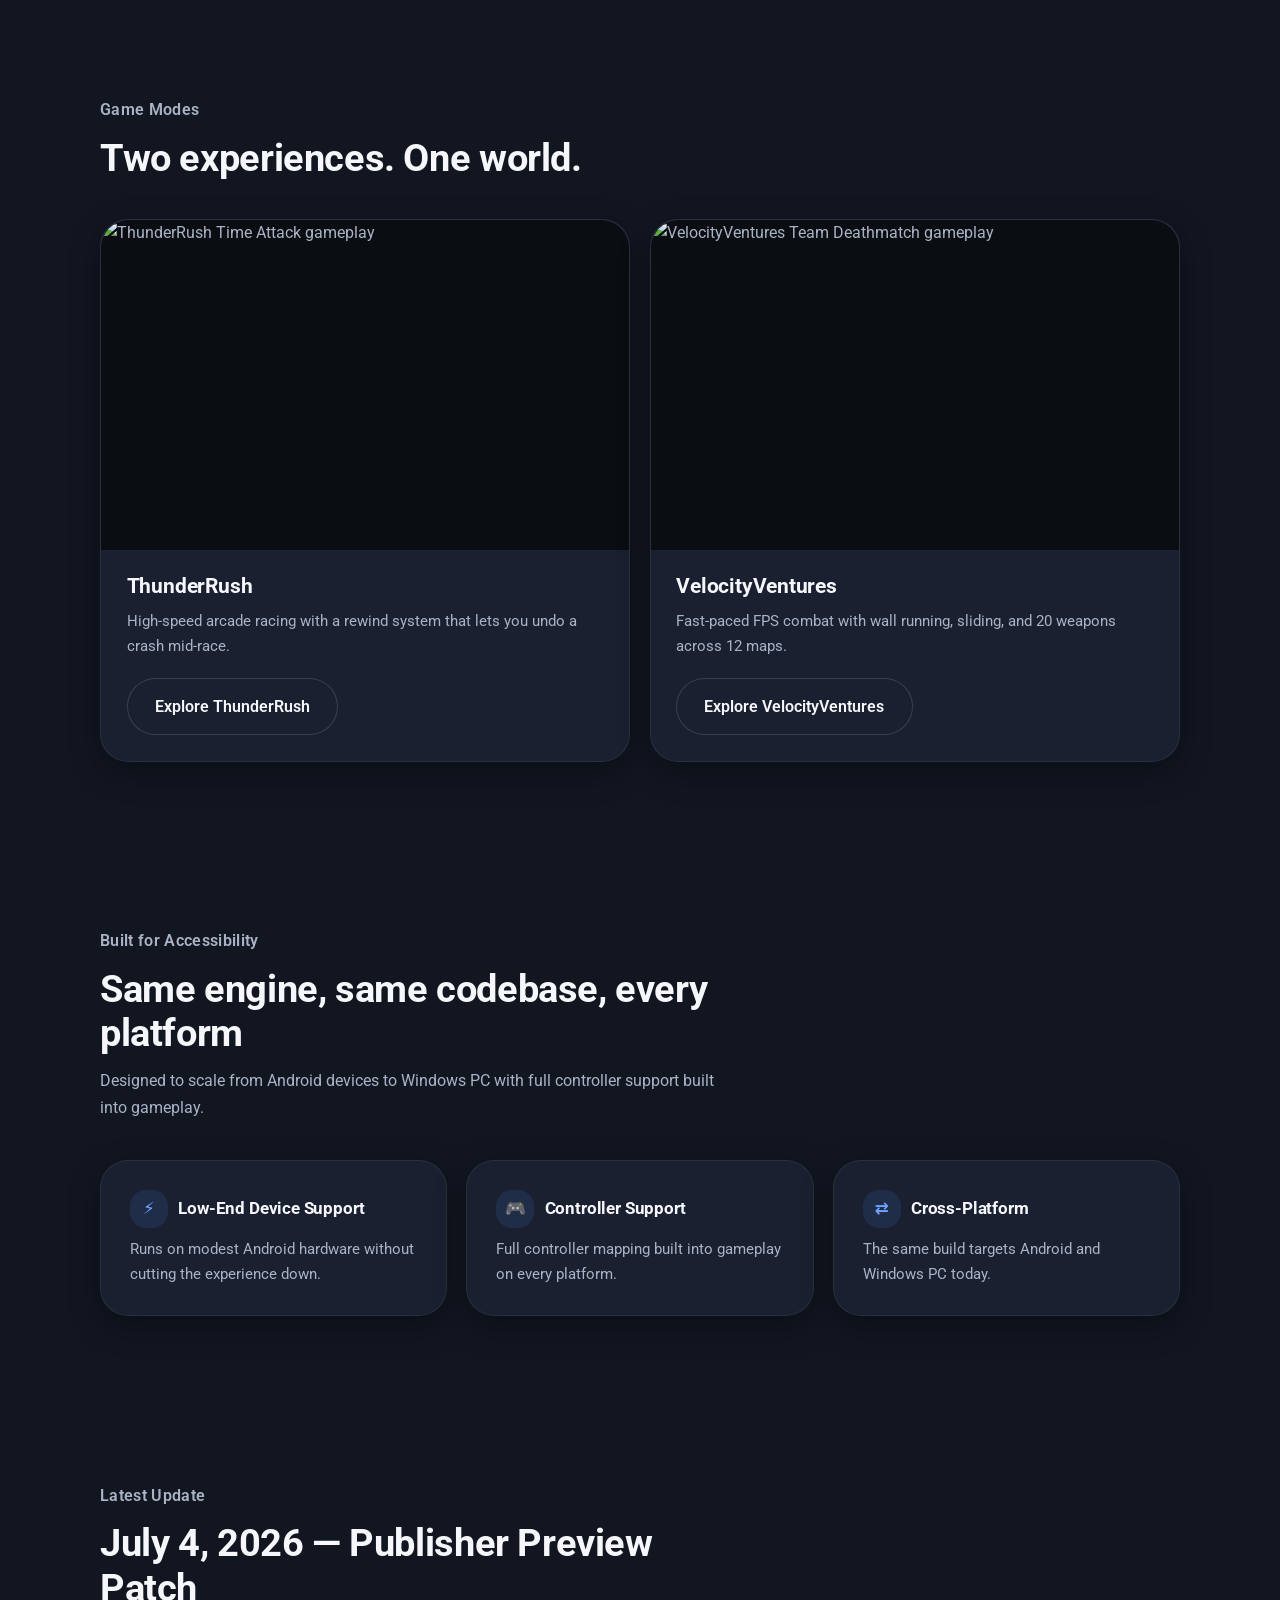
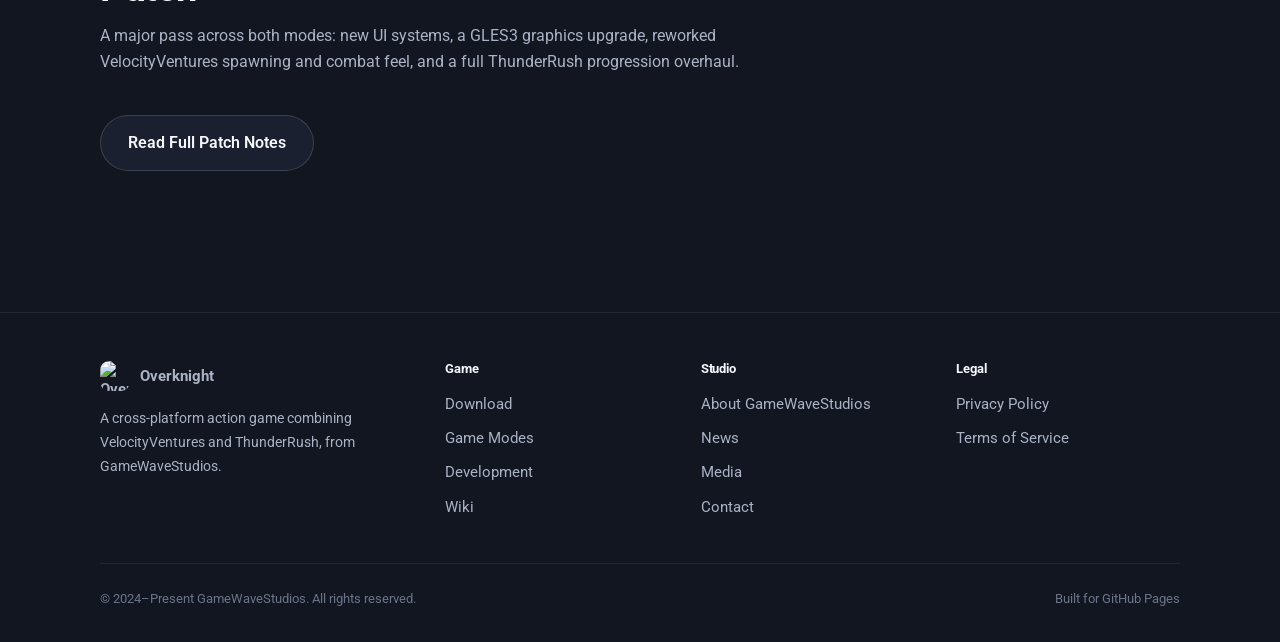
==== commit 42ed904e: "Add files via upload" ====
--- a/index.html
+++ b/index.html
@@ -11,8 +11,12 @@
 <meta property="og:type" content="website">
 <meta property="og:title" content="Overknight | Official Website">
 <meta property="og:description" content="Overknight is a cross-platform multiplayer action game from GameWaveStudios, combining the VelocityVentures FPS mode and ThunderRush racing mode.">
-<meta property="og:image" content="https://leslyleondev.github.io/overknight-website/assets/img/overknight-splash.jpg">
+<meta property="og:image" content="https://leslyleondev.github.io/overknight-website/assets/img/social-share.png">
+<meta property="og:url" content="https://leslyleondev.github.io/overknight-website/index.html">
 <meta name="twitter:card" content="summary_large_image">
+<meta name="twitter:title" content="Overknight | Official Website">
+<meta name="twitter:description" content="Overknight is a cross-platform multiplayer action game from GameWaveStudios, combining the VelocityVentures FPS mode and ThunderRush racing mode.">
+<meta name="twitter:image" content="https://leslyleondev.github.io/overknight-website/assets/img/social-share.png">
 <script type="application/ld+json">
 {
   "@context": "https://schema.org",
@@ -24,7 +28,7 @@
   "applicationCategory": "Game",
   "operatingSystem": "Android, Windows",
   "url": "https://leslyleondev.github.io/overknight-website/",
-  "image": "assets/img/overknight-splash.jpg",
+  "image": "https://leslyleondev.github.io/overknight-website/assets/img/social-share.png",
   "releaseNotes": "Publisher Preview build — both VelocityVentures and ThunderRush are playable today."
 }
 </script>
@@ -33,7 +37,7 @@
 
 <header class="site-header">
   <nav class="nav">
-    <a href="index.html" class="brand"><img src="assets/icons/icon.png" alt="Overknight icon" class="brand-mark">Overknight</a>
+    <a href="index.html" class="brand"><img src="assets/icons/icon.png" alt="Overknight icon" class="brand-mark"> Overknight</a>
     <ul class="nav-links">
       <li><a href="index.html">Home</a></li>
       <li><a href="download.html">Download</a></li>
@@ -157,7 +161,7 @@
   <div class="wrap">
     <div class="footer-grid">
       <div>
-        <a href="index.html" class="brand" style="margin-bottom:1rem; display:flex;"><img src="assets/icons/icon.png" alt="Overknight icon" class="brand-mark">Overknight</a>
+        <a href="index.html" class="brand" style="margin-bottom:1rem; display:flex;"><img src="assets/icons/icon.png" alt="Overknight icon" class="brand-mark"> Overknight</a>
         <p style="font-size:0.9rem;">A cross-platform action game combining VelocityVentures and ThunderRush, from GameWaveStudios.</p>
       </div>
       <div>
--- a/css/main.css
+++ b/css/main.css
@@ -386,315 +386,3 @@
 ::-webkit-scrollbar { width: 10px; }
 ::-webkit-scrollbar-track { background: var(--bg-1); }
 ::-webkit-scrollbar-thumb { background: var(--blue-dim); border-radius: var(--r-pill); border: 2px solid var(--bg-1); }
-}
-
-.eyebrow {
-  display: inline-block;
-  font-size: 0.8rem;
-  font-weight: 600;
-  letter-spacing: 0.02em;
-  color: var(--blue-hi);
-  margin-bottom: 0.75rem;
-}
-
-.section-head { max-width: 640px; margin: 0 0 2.4rem; }
-.section-head h2 { font-size: clamp(1.7rem, 3.2vw, 2.4rem); }
-.section-head p { margin-top: 0.8rem; color: var(--text-mid); font-size: 1.02rem; }
-
-.wrap {
-  max-width: 1160px;
-  margin: 0 auto;
-  padding: 0 clamp(1.2rem, 4vw, 2.5rem);
-  position: relative;
-  z-index: 1;
-}
-
-section { padding: clamp(3rem, 6vw, 5.5rem) 0; position: relative; z-index: 1; }
-
-/* ---------- Buttons — One UI pill buttons ---------- */
-.btn {
-  display: inline-flex;
-  align-items: center;
-  gap: 0.5rem;
-  font-family: var(--f-sys);
-  font-weight: 600;
-  font-size: 0.98rem;
-  padding: 0.9rem 1.7rem;
-  border: none;
-  cursor: pointer;
-  border-radius: var(--r-pill);
-  transition: transform 0.16s ease, box-shadow 0.16s ease, background 0.16s ease, opacity 0.16s ease;
-}
-.btn:hover { transform: translateY(-1px); }
-.btn-primary { background: var(--grad-accent); color: #fff; box-shadow: var(--shadow-float); }
-.btn-primary:hover { filter: brightness(1.06); }
-.btn-ghost {
-  background: var(--bg-card);
-  color: var(--text-hi);
-  border: 1px solid var(--stroke-hi);
-}
-.btn-ghost:hover { background: var(--bg-card-hi); }
-.btn-block { width: 100%; justify-content: center; }
-.btn[disabled], .btn.is-disabled { opacity: 0.4; cursor: not-allowed; pointer-events: none; }
-
-/* ---------- Card — signature surface ---------- */
-.panel {
-  background: var(--bg-card);
-  border: 1px solid var(--stroke);
-  border-radius: var(--r-xl);
-  padding: 1.8rem;
-  box-shadow: var(--shadow-card);
-  transition: border-color 0.2s ease, transform 0.2s ease;
-}
-.panel:hover { border-color: var(--stroke-hi); }
-
-/* ---------- Top Navigation ---------- */
-.site-header {
-  position: fixed;
-  top: 0; left: 0; right: 0;
-  z-index: 100;
-  background: rgba(10,13,18,0.72);
-  backdrop-filter: blur(20px);
-  border-bottom: 1px solid var(--stroke);
-}
-.nav {
-  display: flex;
-  align-items: center;
-  justify-content: space-between;
-  padding: 0.85rem clamp(1.2rem, 4vw, 2.5rem);
-  max-width: 1160px;
-  margin: 0 auto;
-}
-.brand {
-  display: flex;
-  align-items: center;
-  gap: 0.6rem;
-  font-family: var(--f-sys);
-  font-weight: 700;
-  font-size: 1.12rem;
-  color: var(--text-hi);
-}
-.brand-mark {
-  width: 30px; height: 30px;
-  border-radius: 9px;
-  object-fit: cover;
-  display: block;
-  flex-shrink: 0;
-}
-.nav-links {
-  display: flex;
-  gap: 0.3rem;
-  list-style: none;
-  font-weight: 500;
-  font-size: 0.92rem;
-}
-.nav-links a {
-  color: var(--text-mid);
-  padding: 0.5rem 0.85rem;
-  border-radius: var(--r-pill);
-  display: inline-block;
-}
-.nav-links a:hover { color: var(--text-hi); background: var(--bg-card); }
-.nav-links a.active { color: #fff; background: var(--blue-dim); }
-.nav-cta { display: flex; align-items: center; gap: 0.8rem; }
-.nav-toggle {
-  display: none;
-  background: var(--bg-card);
-  border: 1px solid var(--stroke-hi);
-  color: var(--text-hi);
-  width: 42px; height: 40px;
-  border-radius: var(--r-md);
-  cursor: pointer;
-  font-size: 1.1rem;
-}
-
-@media (max-width: 940px) {
-  .nav-links {
-    position: fixed;
-    top: 64px; left: 0.8rem; right: 0.8rem;
-    flex-direction: column;
-    gap: 0.2rem;
-    background: var(--bg-card);
-    border: 1px solid var(--stroke);
-    border-radius: var(--r-lg);
-    padding: 0.5rem;
-    max-height: 0;
-    overflow: hidden;
-    opacity: 0;
-    transition: max-height 0.28s ease, opacity 0.2s ease;
-    box-shadow: var(--shadow-card);
-  }
-  .nav-links.open { max-height: 560px; opacity: 1; }
-  .nav-links a { display: block; padding: 0.85rem 1rem; border-radius: var(--r-md); }
-  .nav-toggle { display: block; }
-  .nav-cta .btn:not(.nav-toggle) { display: none; }
-}
-
-/* ---------- Stat row ---------- */
-.stat-row {
-  display: grid;
-  grid-template-columns: repeat(5, 1fr);
-  gap: 0.7rem;
-  margin-top: 2.6rem;
-}
-.stat-cell {
-  background: var(--bg-card);
-  border: 1px solid var(--stroke);
-  border-radius: var(--r-lg);
-  padding: 1.2rem 1rem;
-  text-align: center;
-}
-.stat-cell .k {
-  font-size: 0.72rem;
-  font-weight: 600;
-  text-transform: uppercase;
-  letter-spacing: 0.04em;
-  color: var(--text-dim);
-  margin-bottom: 0.4rem;
-}
-.stat-cell .v { font-weight: 700; color: var(--text-hi); font-size: 1rem; }
-@media (max-width: 800px) { .stat-row { grid-template-columns: repeat(2, 1fr); } }
-
-/* ---------- Grids ---------- */
-.grid-3 { display: grid; grid-template-columns: repeat(3, 1fr); gap: 1.2rem; }
-.grid-2 { display: grid; grid-template-columns: repeat(2, 1fr); gap: 1.2rem; }
-@media (max-width: 900px) { .grid-3 { grid-template-columns: repeat(2, 1fr); } }
-@media (max-width: 640px) { .grid-3, .grid-2 { grid-template-columns: 1fr; } }
-
-.feature-card h3 {
-  font-size: 1.05rem;
-  margin-bottom: 0.55rem;
-  display: flex; align-items: center; gap: 0.65rem;
-}
-.feature-card .ic {
-  width: 38px; height: 38px;
-  flex-shrink: 0;
-  background: rgba(76,141,255,0.12);
-  border-radius: var(--r-md);
-  display: flex; align-items: center; justify-content: center;
-  color: var(--blue-hi);
-  font-size: 1.05rem;
-}
-.feature-card p { font-size: 0.94rem; color: var(--text-mid); }
-.tag {
-  display: inline-block;
-  font-size: 0.7rem;
-  font-weight: 600;
-  padding: 0.28rem 0.65rem;
-  border-radius: var(--r-pill);
-  background: rgba(76,141,255,0.15);
-  color: var(--blue-hi);
-  margin-top: 0.8rem;
-}
-.tag.soon { color: var(--text-dim); background: rgba(255,255,255,0.05); }
-.tag.done { color: var(--ok); background: rgba(56,211,143,0.12); }
-
-/* ---------- Media frame — for real screenshots ---------- */
-.shot {
-  border-radius: var(--r-lg);
-  overflow: hidden;
-  border: 1px solid var(--stroke);
-  background: var(--bg-0);
-}
-.shot img { width: 100%; height: 100%; object-fit: cover; display: block; }
-.shot-caption {
-  font-size: 0.82rem;
-  color: var(--text-dim);
-  margin-top: 0.6rem;
-  text-align: center;
-}
-
-/* ---------- Placeholder art blocks (only where no real art exists) ---------- */
-.art-block {
-  aspect-ratio: 16/9;
-  background: linear-gradient(160deg, var(--bg-card-hi), var(--bg-0));
-  border: 1px solid var(--stroke);
-  border-radius: var(--r-lg);
-  display: flex; align-items: center; justify-content: center;
-  color: var(--text-dim);
-  font-size: 0.8rem;
-  font-weight: 500;
-  text-align: center;
-  padding: 1rem;
-}
-
-/* ---------- Footer ---------- */
-.site-footer {
-  border-top: 1px solid var(--stroke);
-  padding: 3rem 0 2rem;
-  margin-top: 4rem;
-  position: relative; z-index: 1;
-}
-.footer-grid {
-  display: grid;
-  grid-template-columns: 1.4fr 1fr 1fr 1fr;
-  gap: 2rem;
-  margin-bottom: 2.2rem;
-}
-.footer-grid h4 {
-  font-size: 0.82rem;
-  font-weight: 700;
-  color: var(--text-hi);
-  margin-bottom: 0.9rem;
-}
-.footer-grid ul { list-style: none; }
-.footer-grid li { margin-bottom: 0.5rem; }
-.footer-grid a { color: var(--text-mid); font-size: 0.92rem; }
-.footer-grid a:hover { color: var(--blue-hi); }
-.footer-bottom {
-  display: flex; justify-content: space-between; align-items: center;
-  padding-top: 1.5rem;
-  border-top: 1px solid var(--stroke);
-  font-size: 0.82rem;
-  color: var(--text-dim);
-  flex-wrap: wrap; gap: 1rem;
-}
-@media (max-width: 800px) { .footer-grid { grid-template-columns: 1fr 1fr; } }
-
-/* ---------- Changelog list (patch notes) ---------- */
-.change-list { list-style: none; }
-.change-list li {
-  display: flex;
-  align-items: flex-start;
-  gap: 0.75rem;
-  padding: 0.65rem 0;
-  border-bottom: 1px solid var(--stroke);
-  font-size: 0.95rem;
-  color: var(--text-mid);
-}
-.change-list li:last-child { border-bottom: none; }
-.change-list .dot-done {
-  flex-shrink: 0;
-  width: 20px; height: 20px;
-  border-radius: 50%;
-  background: rgba(56,211,143,0.15);
-  color: var(--ok);
-  display: flex; align-items: center; justify-content: center;
-  font-size: 0.7rem;
-  margin-top: 0.1rem;
-}
-.change-list .dot-progress {
-  flex-shrink: 0;
-  width: 20px; height: 20px;
-  border-radius: 50%;
-  background: rgba(255,182,72,0.15);
-  color: var(--warn);
-  display: flex; align-items: center; justify-content: center;
-  font-size: 0.7rem;
-  margin-top: 0.1rem;
-}
-
-/* ---------- Utility ---------- */
-.text-center { text-align: center; margin-left: auto; margin-right: auto; }
-.mt-lg { margin-top: 2.6rem; }
-.reveal { opacity: 0; transform: translateY(16px); transition: opacity 0.55s ease, transform 0.55s ease; }
-.reveal.in { opacity: 1; transform: translateY(0); }
-@media (prefers-reduced-motion: reduce) {
-  .reveal { opacity: 1; transform: none; transition: none; }
-  html { scroll-behavior: auto; }
-}
-
-::selection { background: var(--blue); color: #fff; }
-::-webkit-scrollbar { width: 10px; }
-::-webkit-scrollbar-track { background: var(--bg-1); }
-::-webkit-scrollbar-thumb { background: var(--blue-dim); border-radius: var(--r-pill); border: 2px solid var(--bg-1); }
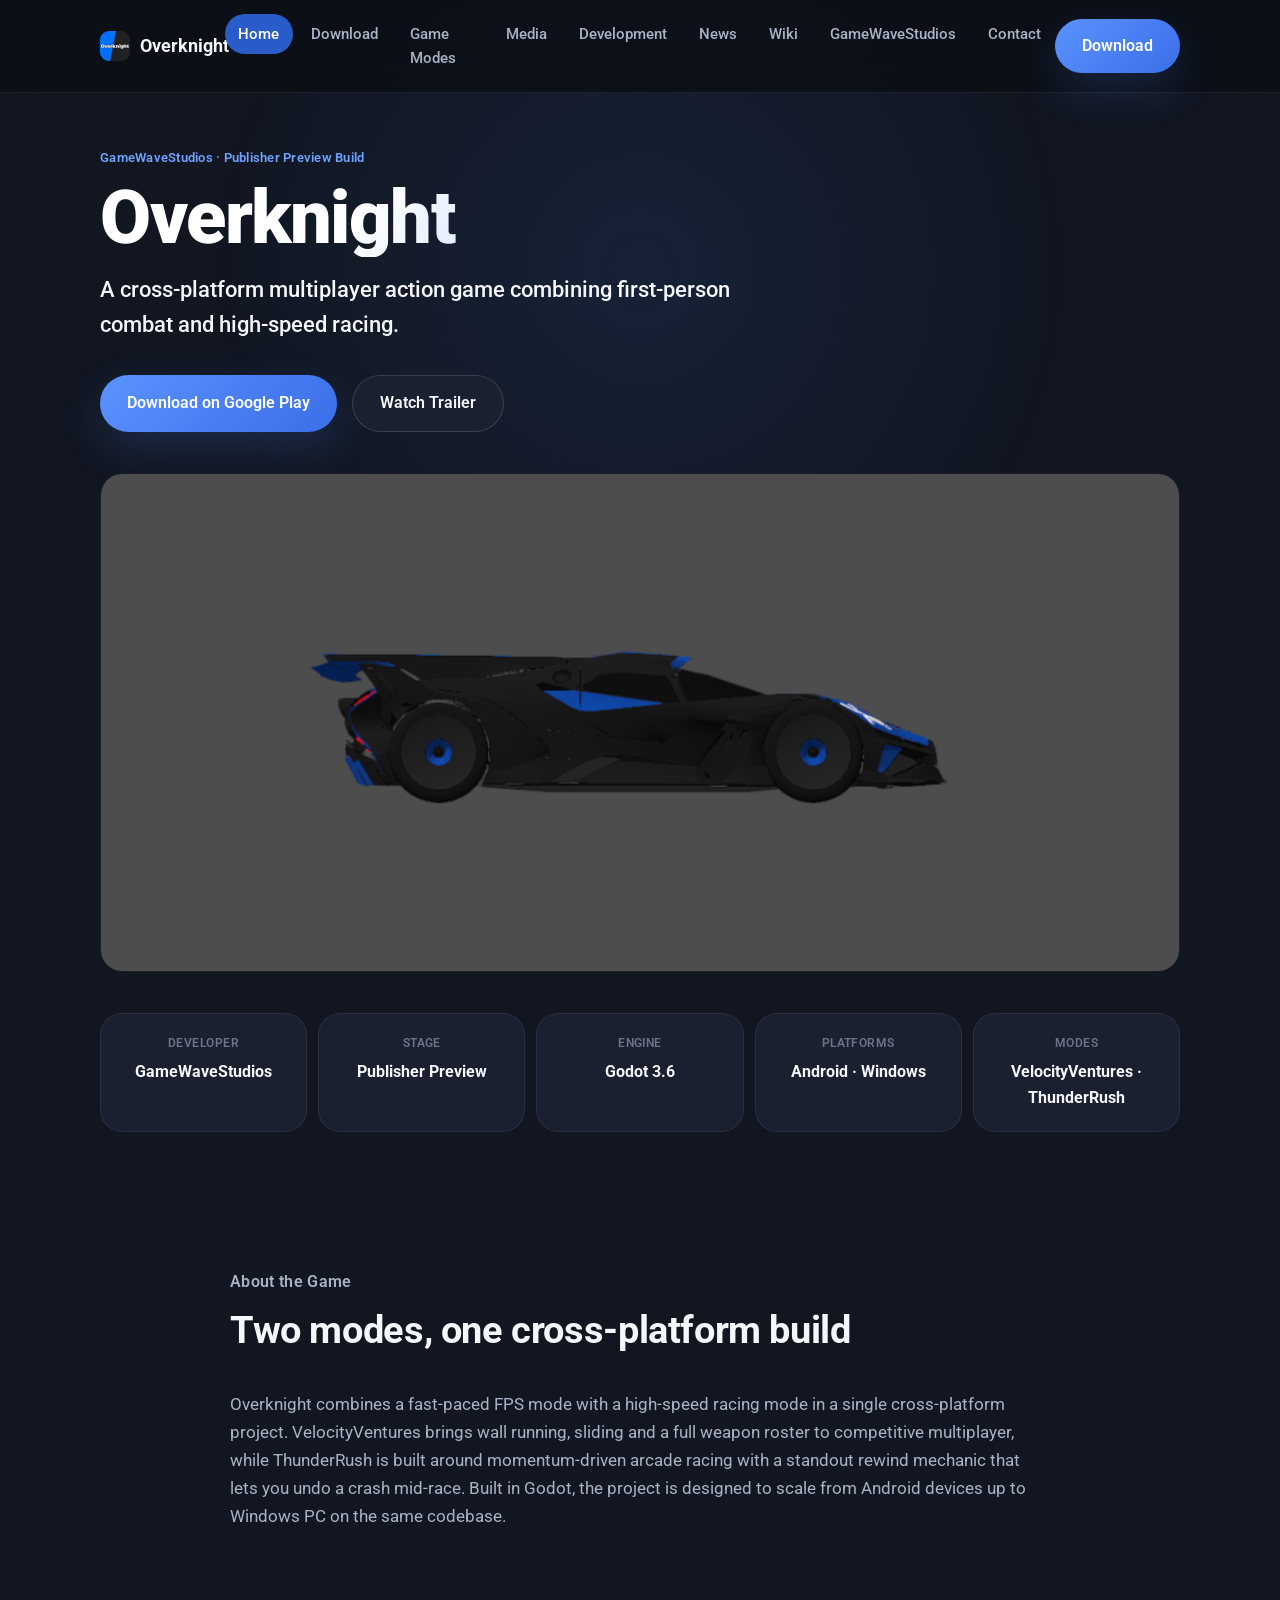
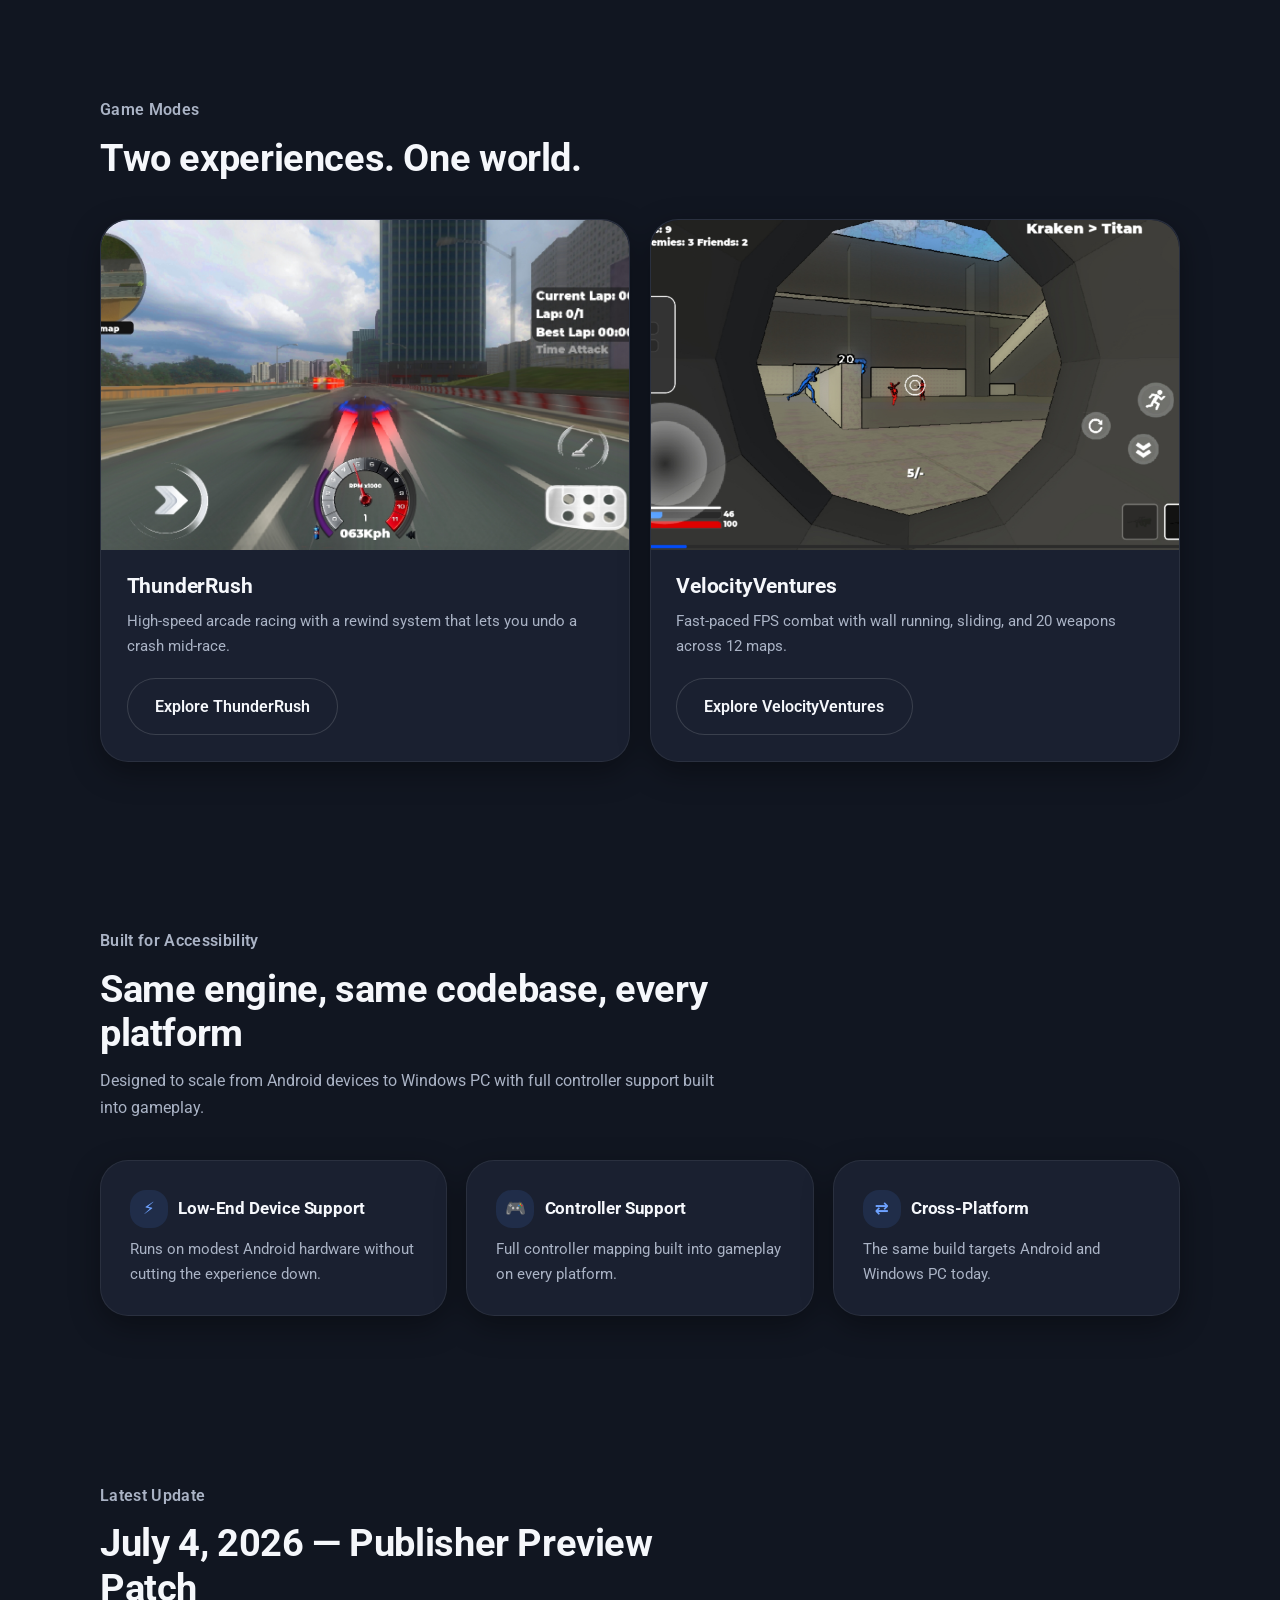
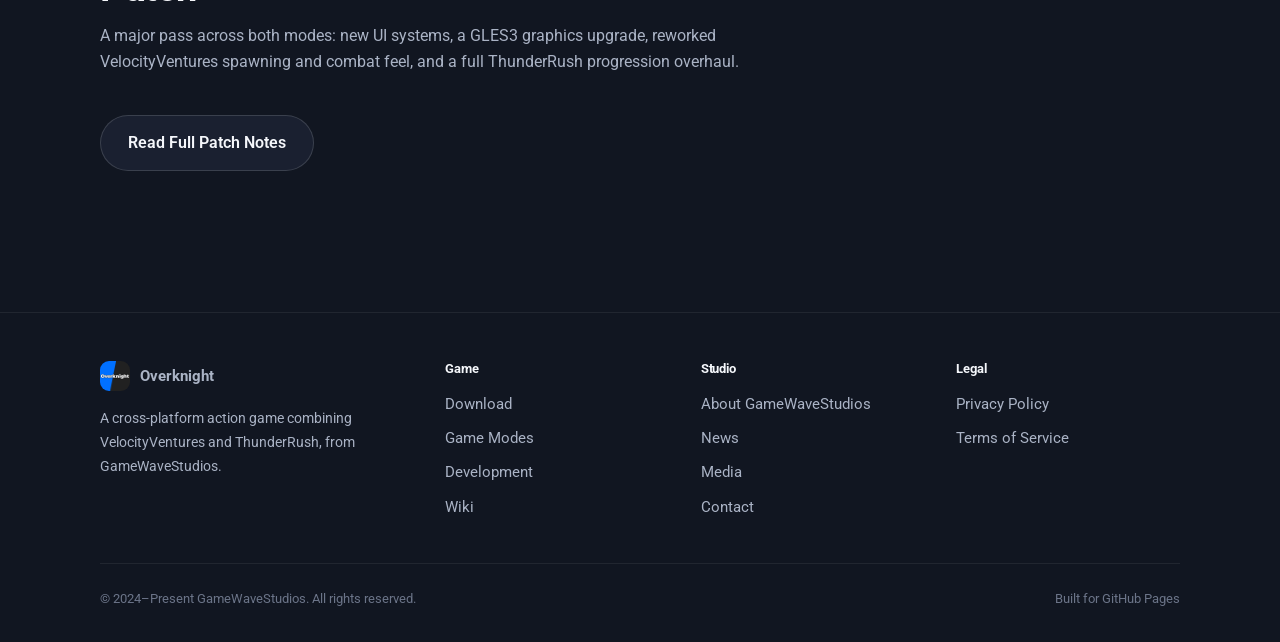
==== commit 20b6de38: "Music player changes + corrected images" ====
--- a/index.html
+++ b/index.html
@@ -11,12 +11,12 @@
 <meta property="og:type" content="website">
 <meta property="og:title" content="Overknight | Official Website">
 <meta property="og:description" content="Overknight is a cross-platform multiplayer action game from GameWaveStudios, combining the VelocityVentures FPS mode and ThunderRush racing mode.">
-<meta property="og:image" content="https://leslyleondev.github.io/overknight-website/assets/img/social-share.png">
+<meta property="og:image" content="https://leslyleondev.github.io/overknight-website/assets/img/social-share.jpg">
 <meta property="og:url" content="https://leslyleondev.github.io/overknight-website/index.html">
 <meta name="twitter:card" content="summary_large_image">
 <meta name="twitter:title" content="Overknight | Official Website">
 <meta name="twitter:description" content="Overknight is a cross-platform multiplayer action game from GameWaveStudios, combining the VelocityVentures FPS mode and ThunderRush racing mode.">
-<meta name="twitter:image" content="https://leslyleondev.github.io/overknight-website/assets/img/social-share.png">
+<meta name="twitter:image" content="https://leslyleondev.github.io/overknight-website/assets/img/social-share.jpg">
 <script type="application/ld+json">
 {
   "@context": "https://schema.org",
@@ -28,7 +28,7 @@
   "applicationCategory": "Game",
   "operatingSystem": "Android, Windows",
   "url": "https://leslyleondev.github.io/overknight-website/",
-  "image": "https://leslyleondev.github.io/overknight-website/assets/img/social-share.png",
+  "image": "https://leslyleondev.github.io/overknight-website/assets/img/social-share.jpg",
   "releaseNotes": "Publisher Preview build — both VelocityVentures and ThunderRush are playable today."
 }
 </script>
